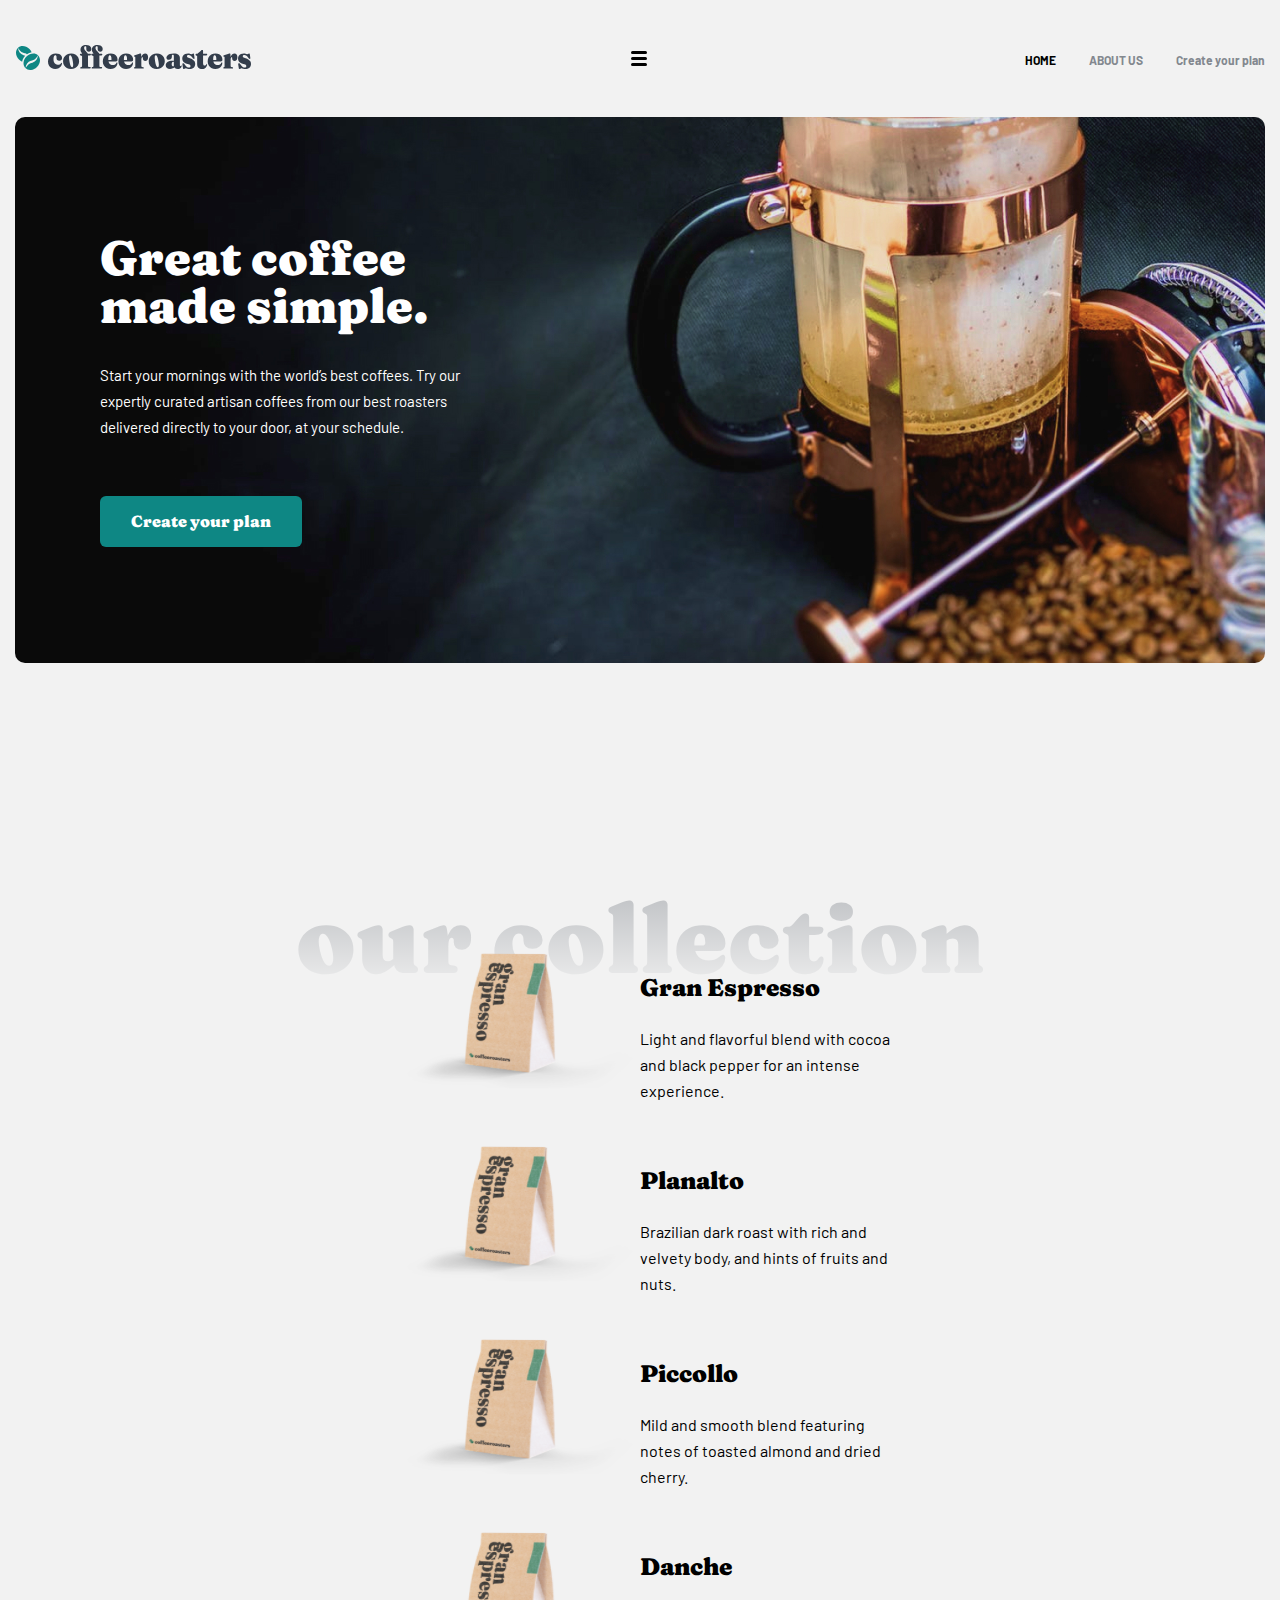
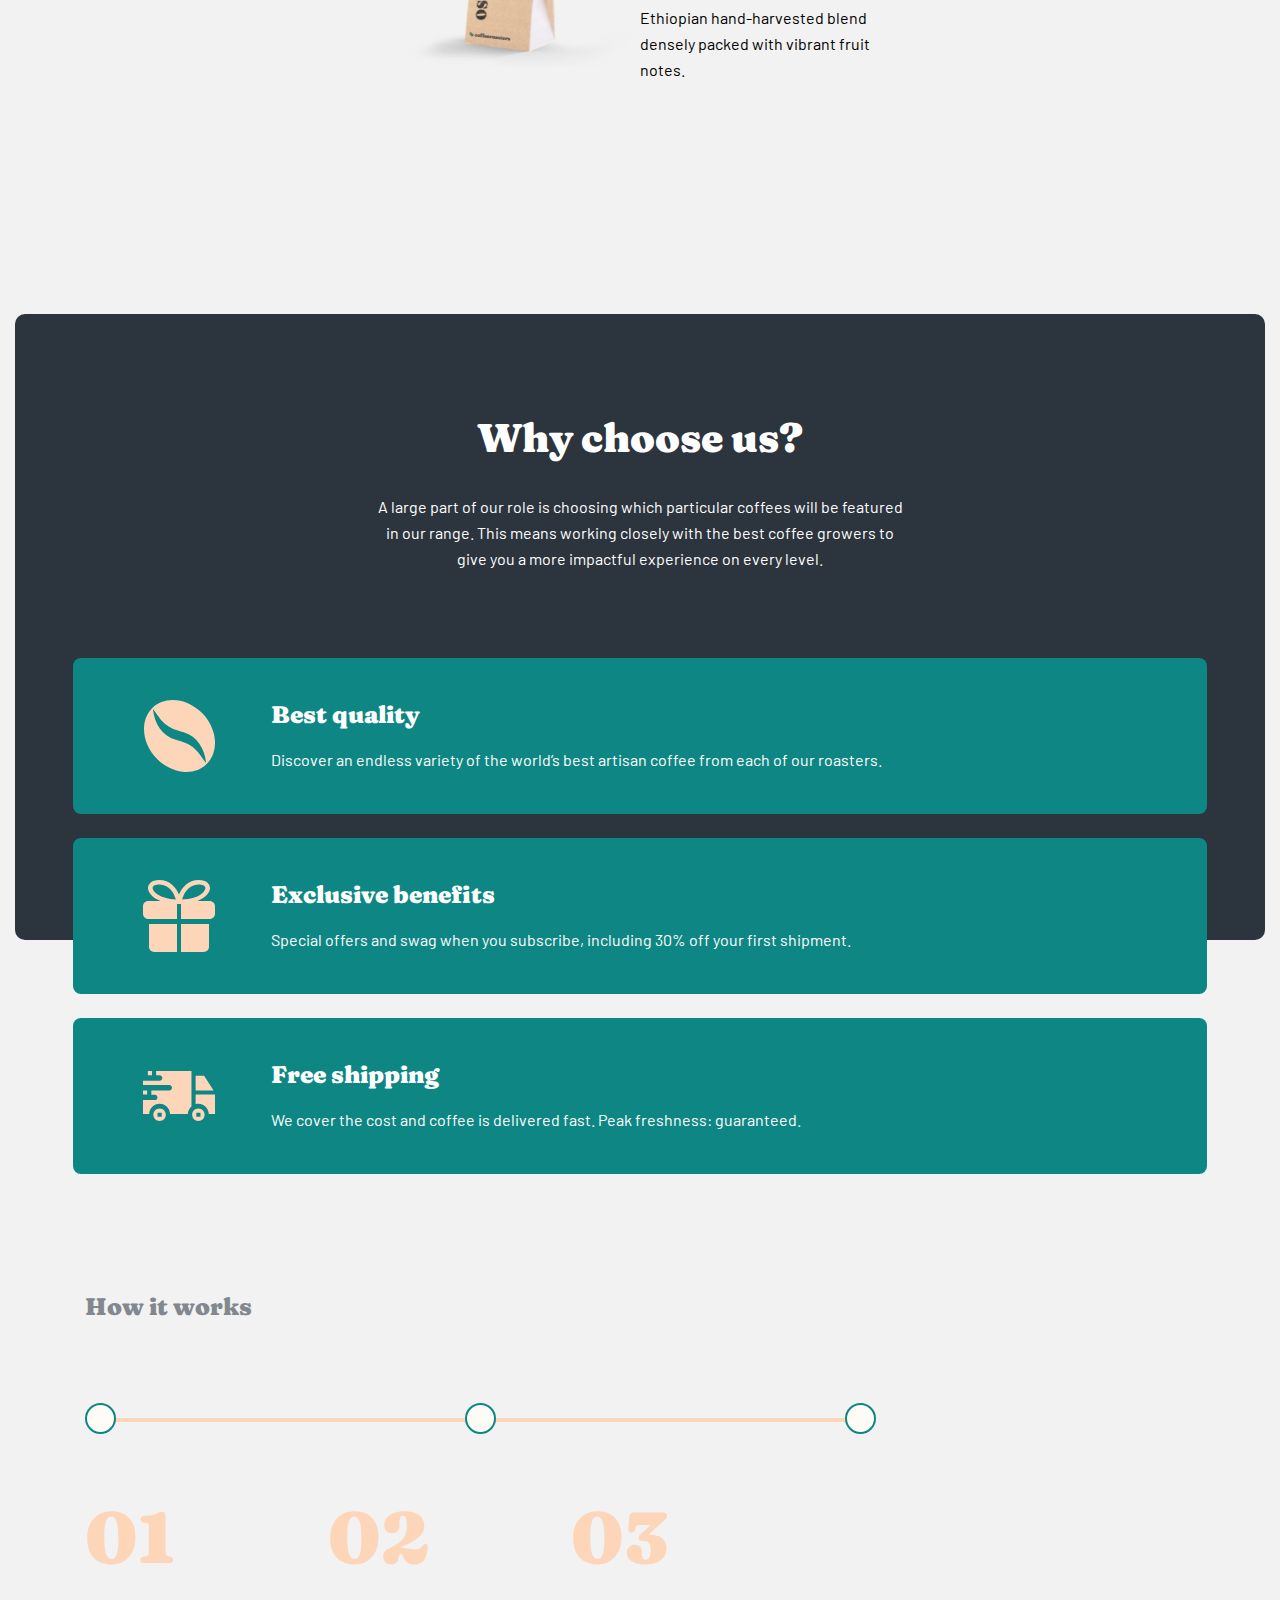
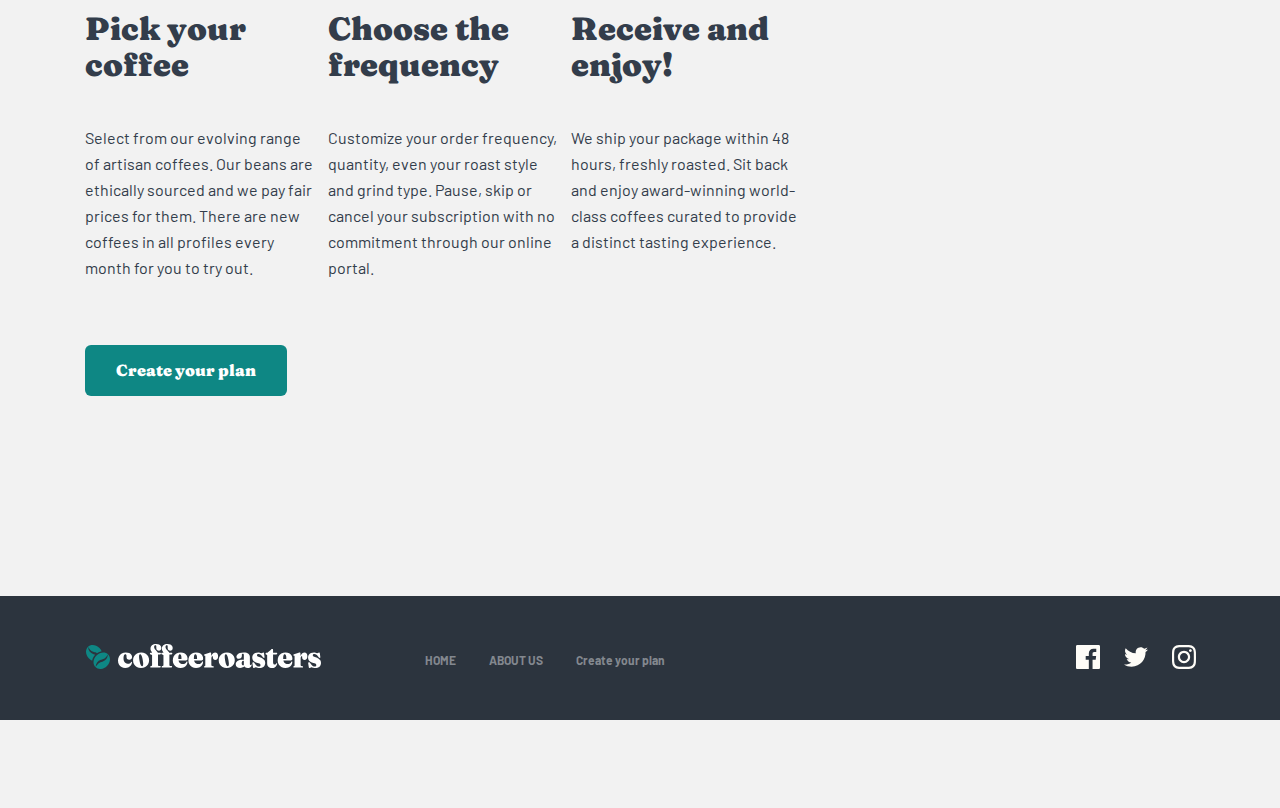
==== index.html @ 75586228 "03.04.2021" ====
<!DOCTYPE html>
<html lang="en">

<head>
  <meta charset="UTF-8">
  <meta http-equiv="X-UA-Compatible" content="IE=edge">
  <meta name="viewport" content="width=device-width, initial-scale=1.0">
  <title>Coffee_roastes</title>
  <link rel="stylesheet" href="./css/main.css">
  <link rel="stylesheet" href="./css/fonts.css">
</head>

<body>

  <header>
    <div class="main-header main">
      <a href="#" class="main-header__logo">
        <img class="main-header__logo-img" src="./img/header_logo.svg.svg" alt="header_logo">
      </a>
      <button type="button" class="hamburger">
        <span class="hamburger__inner"></span>
      </button>
      <nav class="main-header__nav">
        <ul class="main-header__nav-list">
          <li class="main-header__nav-item">
            <a class="main-header__nav-link main-header__nav-link-active" href="./index.html">HOME</a>
          </li>
          <li class="main-header__nav-item">
            <a class="main-header__nav-link" href="./about-us.html">ABOUT US</a>
          </li>
          <li class="main-header__nav-item">
            <a class="main-header__nav-link" href="#">Create your plan</a>
          </li>
        </ul>
      </nav>
    </div>
  </header>

  <main>
    <div class="coffee-made">
      <section class="coffee-made__container">
        <h4 class="visually-hidden">coffee-made</h4>
        <div class="coffee-made__block">
          <p class="coffee-made__title">Great coffee made simple.</p>
          <p class="coffee-made__desc">Start your mornings with the world’s best coffees. Try our expertly curated
            artisan coffees from our best roasters delivered directly to your door, at your schedule.</p>
          <div class="coffee-made__link">
            <a href="#" class="coffee-made__coffee-link">Create your plan</a>
          </div>
        </div>
      </section>
    </div>

    <div class="our-collection">
      <section class="container">
        <div class="container__our-collection">
          <h2 class="our-collection__element-title">
            our collection
          </h2>

          <ul class="our-collection__list">
            <li class="our-collection__item">
              <img src="./img/gran_espresso.png" alt="gran_espresso" width="255" height="193">
              <div class="our-collection__content">
                <h3 class="our-collection__title">Gran Espresso</h3>
                <p class="our-collection__desc">Light and flavorful blend with cocoa and black pepper for an intense
                  experience.</p>
              </div>
            </li>
            <li class="our-collection__item">
              <img src="./img/gran_espresso.png" alt="gran_espresso" width="255" height="193">
              <div class="our-collection__content">
                <h3 class="our-collection__title">Planalto</h3>
                <p class="our-collection__desc">Brazilian dark roast with rich and velvety body, and hints of fruits and
                  nuts.
                </p>
              </div>
            </li>
            <li class="our-collection__item">
              <img src="./img/gran_espresso.png" alt="gran_espresso" width="255" height="193">
              <div class="our-collection__content">
                <h3 class="our-collection__title">Piccollo</h3>
                <p class="our-collection__desc">Mild and smooth blend featuring notes of toasted almond and dried
                  cherry.
                </p>
              </div>
            </li>
            <li class="our-collection__item">
              <img src="./img/gran_espresso.png" alt="gran_espresso" width="255" height="193">
              <div class="our-collection__content">
                <h3 class="our-collection__title">Danche</h3>
                <p class="our-collection__desc">Ethiopian hand-harvested blend densely packed with vibrant fruit notes.
                </p>
              </div>
            </li>
          </ul>
        </div>
      </section>
    </div>

    <section class="main">
      <div class="content-choose">
        <h2 class="content-choose__title">Why choose us?</h2>
        <p class="content-choose__desc">A large part of our role is choosing which particular coffees will be featured
          in our range. This means working closely with the best coffee growers to give you a more impactful
          experience
          on every level.</p>
        <ul class="content-choose__list">
          <li class="content-choose__item content-choose__item-best-quality">
            <div class="content-choose__block">
              <h3 class="content-choose__item-title">Best quality</h3>
              <p class="content-choose__item-desc">Discover an endless variety of the world’s best artisan coffee from
                each of our roasters.</p>
            </div>
          </li>
          <li class="content-choose__item content-choose__item-exclusive">
            <div class="content-choose__block">
              <h3 class="content-choose__item-title">Exclusive benefits</h3>
              <p class="content-choose__item-desc">Special offers and swag when you subscribe, including 30% off your
                first shipment.</p>
            </div>
          </li>
          <li class="content-choose__item content-choose__item-shipping">
            <div class="content-choose__block">
              <h3 class="content-choose__item-title">Free shipping</h3>
              <p class="content-choose__item-desc">We cover the cost and coffee is delivered fast. Peak freshness:
                guaranteed.</p>
            </div>
          </li>
        </ul>
      </div>

      <section class="container">
        <div class="content-how-it-works">
          <h3 class="content-how-it-works__title">How it works</h3>

          <div class="content-how-it-works__round-list">
            <span class="content-how-it-works__round-item"></span>
            <span class="content-how-it-works__round-item"></span>
            <span class="content-how-it-works__round-item"></span>
          </div>

          <ul class="content-how-it-works__list">
            <li class="content-how-it-works__item content-how-it-works__elemet-01">
              <p class="content-how-it-works__list-title">Pick your coffee</p>
              <p class="content-how-it-works__list-desc">Select from our evolving range of artisan coffees. Our beans
                are ethically sourced and we pay fair prices for them. There are new coffees in all profiles every
                month
                for you to try out.</p>
            </li>
            <li class="content-how-it-works__item content-how-it-works__elemet-02">
              <p class="content-how-it-works__list-title">Choose the frequency</p>
              <p class="content-how-it-works__list-desc">Customize your order frequency, quantity, even your roast
                style
                and grind type. Pause, skip or cancel your subscription with no commitment through our online portal.
              </p>
            </li>
            <li class="content-how-it-works__item content-how-it-works__elemet-03">
              <p class="content-how-it-works__list-title">Receive and enjoy!</p>
              <p class="content-how-it-works__list-desc">We ship your package within 48 hours, freshly roasted. Sit
                back
                and enjoy award-winning world-class coffees curated to provide a distinct tasting experience.</p>
            </li>
          </ul>
          <div class="content-how-it-works__link">
            <a href="#" class="content-how-it-works__coffee-link">Create your plan</a>
          </div>
        </div>
      </section>
    </section>
  </main>

  <footer class="main-footer">
    <section class="container">
      <h4 class="visually-hidden">main-footer</h4>
      <div class="main-footer__container">
        <a href="#" class="main__logo">
          <img class="main-footer__logo-img" src="./img/footer_logo.svg" alt="header_logo">
        </a>
        <nav class="main-footer__nav">
          <ul class="main-footer__nav-list">
            <li class="main-footer__nav-item">
              <a class="main-footer__nav-link main-footer__nav-link" href="#">HOME</a>
            </li>
            <li class="main-footer__nav-item">
              <a class="main-footer__nav-link main-footer__nav-link" href="#">ABOUT US</a>
            </li>
            <li class="main-footer__nav-item">
              <a class="main-footer__nav-link main-footer__nav-link" href="#">Create your plan</a>
            </li>
          </ul>
        </nav>

        <ul class="main-footer__social-list">
          <li class="main-footer__social-item">
            <a href="#">
              <img src="./img/facebook.svg" alt="facebook" width="24" height="24">
            </a>
          </li>
          <li class="main-footer__social-item">
            <a href="#">
              <img src="./img/twitter.svg" alt="twitter">
            </a>
          </li>
          <li class="main-footer__social-item">
            <a href="#">
              <img src="./img/instagram.svg" alt="instagram">
            </a>
          </li>
        </ul>

      </div>
    </section>
  </footer>

  <script src="./js/main.js"></script>
</body>

</html>
---- css/main.css ----
*,
*::after,
*::before {
  -webkit-box-sizing: border-box;
          box-sizing: border-box;
}

body {
  margin: 0;
  padding: 0;
  font-family: 'Barlow';
  background: #F2F2F2;
}

a {
  text-decoration: none;
}

header {
  background-color: #F2F2F2;
  position: -webkit-sticky;
  position: sticky;
  top: 0;
  z-index: 1;
  padding-top: 43.56px;
  padding-bottom: 43.44px;
}

img {
  max-width: 100%;
}

.main-header {
  display: -webkit-box;
  display: -ms-flexbox;
  display: flex;
  -webkit-box-align: center;
      -ms-flex-align: center;
          align-items: center;
}

.main-header__nav-list {
  margin: 0;
  padding: 0;
  list-style: none;
  display: -webkit-box;
  display: -ms-flexbox;
  display: flex;
}

.main-header__nav {
  margin-left: auto;
}

.main-header__nav-item {
  margin-right: 33px;
}

.main-header__nav-item:last-child {
  margin-right: 0;
}

.main-header__nav-link {
  font-size: 12px;
  font-weight: 700;
  line-height: 15px;
  color: #83888F;
}

.main-header__nav-link-active {
  color: #000;
}

.main {
  max-width: 1310px;
  padding: 0 15px;
  margin: 0 auto;
}

@media screen and (max-width: 719px) {
  .main-header__nav {
    display: none;
  }
  .main-header__nav--active {
    display: block;
  }
}

.coffee-made {
  max-width: 1310px;
  padding: 0 15px;
  margin: 0 auto;
}

.coffee-made__container {
  background-image: url(../img/creat_coffee.jpg);
  background-repeat: no-repeat;
  padding-bottom: 116px;
  border-radius: 10px;
}

.coffee-made__title {
  font-family: 'Fraunces 9pt Soft';
  margin: 0;
  color: #fff;
  font-size: 72px;
  line-height: 72px;
  width: 493px;
}

.coffee-made__desc {
  width: 430px;
  font-size: 16px;
  line-height: 26px;
  color: #fff;
  margin: 0;
  margin-top: 32px;
  margin-bottom: 56px;
}

.coffee-made__coffee-link {
  font-family: 'Fraunces 9pt Soft';
  padding: 15px 31px 16px;
  color: #fff;
  background: #0E8784;
  border-radius: 6px;
}

.coffee-made__block {
  padding-left: 85px;
  padding-top: 117px;
}

.coffee-made__link {
  display: -webkit-box;
  display: -ms-flexbox;
  display: flex;
}

@media screen and (max-width: 1310px) {
  .coffee-made__title {
    font-size: 48px;
    line-height: 48px;
    width: 329px;
  }
  .coffee-made__desc {
    font-size: 15px;
    width: 398px;
  }
}

@media screen and (max-width: 719px) {
  .coffee-made__block {
    padding-left: 0;
  }
  .coffee-made__title {
    font-size: 40px;
    line-height: 40px;
    width: 279px;
    text-align: center;
    margin: 0 auto;
    margin-bottom: 24px;
  }
  .coffee-made__desc {
    text-align: center;
    font-size: 15px;
    width: 279px;
    margin: 0 auto;
  }
  .coffee-made__coffee-link {
    font-family: 'Fraunces 9pt Soft';
    padding: 15px 31px 16px;
    color: #fff;
    background: #0E8784;
    border-radius: 6px;
    margin: 0 auto;
    margin-top: 39px;
  }
}

.our-collection__title {
  font-family: 'Fraunces 9pt Soft';
  font-size: 24px;
  font-weight: 900;
  margin: 0;
  text-align: center;
  margin-bottom: 24px;
}

.our-collection__desc {
  margin: 0;
  font-size: 16px;
  line-height: 26px;
  width: 255px;
  text-align: center;
}

.our-collection__item {
  width: 255px;
  margin-right: 30px;
  position: relative;
}

.our-collection__item:last-child {
  margin-right: 0;
}

.our-collection__list {
  margin: 0;
  padding: 0;
  list-style: none;
  display: -webkit-box;
  display: -ms-flexbox;
  display: flex;
  -ms-flex-wrap: wrap;
      flex-wrap: wrap;
}

.container__our-collection {
  margin-top: 136px;
  margin-bottom: 200.45px;
  position: relative;
}

.our-collection__element-title {
  text-align: center;
  font-size: 150px;
  color: #83888F;
  font-family: 'Fraunces 9pt Soft';
  font-weight: 900;
  position: relative;
  opacity: 0.5;
  margin: 0;
  bottom: -80px;
}

.our-collection__element-title::before {
  content: "";
  width: 100%;
  height: 100%;
  position: absolute;
  top: 0;
  left: 0;
  background: -webkit-gradient(linear, left top, left bottom, from(rgba(254, 252, 247, 0.0001)), to(#F2F2F2));
  background: linear-gradient(180deg, rgba(254, 252, 247, 0.0001) 0%, #F2F2F2 100%);
}

@media screen and (max-width: 1310px) {
  .our-collection__element-title {
    font-size: 96px;
  }
  .our-collection__list {
    -webkit-box-orient: vertical;
    -webkit-box-direction: normal;
        -ms-flex-direction: column;
            flex-direction: column;
  }
  .our-collection__item {
    margin: 0 auto;
    display: -webkit-box;
    display: -ms-flexbox;
    display: flex;
    width: auto;
    -webkit-box-align: center;
        -ms-flex-align: center;
            align-items: center;
  }
  .our-collection__desc {
    text-align: start;
  }
  .our-collection__title {
    text-align: start;
    margin-bottom: 24px;
  }
  .our-collection__item:last-child {
    margin: 0 auto;
  }
  .our-collection__list {
    margin-top: 25px;
  }
}

@media screen and (max-width: 719px) {
  .our-collection__element-title {
    font-size: 40px;
    top: -1px;
  }
  .our-collection__item {
    display: block;
  }
  .our-collection__desc {
    text-align: center;
  }
  .our-collection__title {
    text-align: center;
    margin-bottom: 24px;
  }
  .our-collection__item {
    margin-bottom: 48px;
  }
}

.content-choose {
  width: 100%;
  background-color: #2C343E;
  border-radius: 10px;
  padding-top: 100px;
  padding-bottom: 317px;
  position: relative;
  margin-bottom: 351px;
}

.content-choose__title {
  font-family: 'Fraunces 9pt Soft';
  font-size: 40px;
  line-height: 48px;
  font-weight: 900;
  margin: 0;
  text-align: center;
  color: #fff;
  padding-bottom: 32px;
}

.content-choose__desc {
  color: #fff;
  font-size: 16px;
  line-height: 26px;
  font-weight: 400;
  margin: 0 auto;
  width: 540px;
  text-align: center;
}

.content-choose__list {
  margin: 0;
  padding: 0;
  list-style: none;
  margin-top: 86px;
  padding-left: 85px;
  display: -webkit-box;
  display: -ms-flexbox;
  display: flex;
  -ms-flex-wrap: wrap;
      flex-wrap: wrap;
  position: absolute;
}

.content-choose__item {
  position: relative;
  width: 350px;
  background: #0E8784;
  border-radius: 8px;
  padding-bottom: 48px;
  margin-right: 30px;
}

.content-choose__item:last-child {
  margin-right: 0;
}

.content-choose__item-title {
  font-family: 'Fraunces 9pt Soft';
  font-size: 24px;
  line-height: 32px;
  color: #fff;
  text-align: center;
  margin: 0;
  margin-bottom: 24px;
}

.content-choose__item::before {
  content: "";
  display: block;
  background-size: contain;
  background: no-repeat center center;
  margin: 0 auto;
}

.content-choose__item-best-quality::before {
  content: "";
  background-image: url(../img/best_quality.svg);
  width: 72px;
  height: 72px;
  margin-top: 72px;
  margin-bottom: 56px;
}

.content-choose__item-exclusive::before {
  content: "";
  background-image: url(../img/exclusive.svg);
  width: 72px;
  height: 72px;
  margin-top: 72px;
  margin-bottom: 56px;
}

.content-choose__item-shipping::before {
  content: "";
  background-image: url(../img/shipping.svg);
  width: 72px;
  height: 72px;
  margin-top: 72px;
  margin-bottom: 56px;
}

.content-choose__item-desc {
  width: 255px;
  font-size: 16px;
  line-height: 26px;
  text-align: center;
  margin: 0 auto;
  color: #fff;
}

@media screen and (max-width: 1310px) {
  .content-choose {
    padding-bottom: 368px;
    -webkit-box-align: center;
        -ms-flex-align: center;
            align-items: center;
  }
  .content-choose__item {
    width: 100%;
    margin-bottom: 24px;
    display: -webkit-box;
    display: -ms-flexbox;
    display: flex;
    margin-right: 0;
    padding: 41px 48px 41px 70px;
    -webkit-box-align: center;
        -ms-flex-align: center;
            align-items: center;
  }
  .content-choose__list {
    padding: 0;
    margin-left: 58px;
    margin-right: 58px;
  }
  .content-choose__desc {
    margin: 0 auto;
  }
  .content-choose__item-desc {
    text-align: start;
  }
  .content-choose__item-title {
    text-align: start;
    margin-bottom: 16px;
  }
  .content-choose__item::before {
    content: "";
    background-size: contain;
    display: block;
    margin: 0 auto;
    margin-left: 0;
    margin-right: 56px;
  }
  .content-choose__item-desc {
    width: auto;
  }
}

@media screen and (max-width: 719px) {
  .content-choose__item {
    display: block;
  }
  .content-choose__item:last-child {
    margin-bottom: 0;
  }
  .content-choose__item::before {
    content: "";
    display: block;
    margin: 0 auto;
  }
  .content-choose__item-title {
    text-align: center;
    margin-top: 58px;
  }
  .content-choose__item-desc {
    text-align: center;
  }
  .content-choose {
    margin-bottom: 105%;
  }
}

.content-how-it-works {
  margin-bottom: 200px;
}

.content-how-it-works__title {
  font-family: 'Fraunces 9pt Soft';
  font-size: 24px;
  line-height: 32px;
  color: #83888F;
  margin: 0;
  margin-bottom: 80px;
}

.content-how-it-works__round-item {
  width: 31px;
  height: 31px;
  display: block;
  border-radius: 50%;
  border: 2px solid #0E8784;
  background-color: #FEFCF7;
  margin-right: 349px;
}

.content-how-it-works__round-item:last-child {
  margin-right: 0;
}

.content-how-it-works__round-list {
  display: -webkit-box;
  display: -ms-flexbox;
  display: flex;
  position: relative;
}

.content-how-it-works__round-list::before {
  content: '';
  position: absolute;
  z-index: -1;
  top: 15px;
  left: 15.5px;
  height: 1px;
  width: 760px;
  border: 2px solid #FDD6BA;
}

.content-how-it-works__list {
  margin: 0;
  padding: 0;
  list-style: none;
  display: -webkit-box;
  display: -ms-flexbox;
  display: flex;
  margin-top: 67px;
  margin-bottom: 64px;
}

.content-how-it-works__item {
  width: 285px;
  margin-right: 95px;
  position: relative;
}

.content-how-it-works__item:last-child {
  margin-right: 0;
}

.content-how-it-works__list-title {
  font-family: 'Fraunces 9pt Soft';
  font-size: 32px;
  line-height: 36px;
  color: #333D4B;
  margin: 0;
  width: 255px;
  margin-top: 110px;
  margin-bottom: 42px;
}

.content-how-it-works__elemet-01::before {
  content: '01';
  display: block;
  position: absolute;
  color: #FDD6BA;
  font-size: 72px;
  line-height: 72px;
  top: 0;
  font-family: 'Fraunces 9pt Soft';
}

.content-how-it-works__elemet-02::before {
  content: '02';
  display: block;
  position: absolute;
  color: #FDD6BA;
  font-size: 72px;
  line-height: 72px;
  top: 0;
  font-family: 'Fraunces 9pt Soft';
}

.content-how-it-works__elemet-03::before {
  content: '03';
  display: block;
  position: absolute;
  color: #FDD6BA;
  font-size: 72px;
  line-height: 72px;
  top: 0;
  font-family: 'Fraunces 9pt Soft';
}

.content-how-it-works__list-desc {
  font-size: 16px;
  line-height: 26px;
  color: #333D4B;
  margin: 0;
}

@media screen and (max-width: 1310px) {
  .content-how-it-works__item {
    width: 233px;
    margin-right: 10px;
  }
}

@media screen and (max-width: 719px) {
  .content-how-it-works__title {
    text-align: center;
  }
  .content-how-it-works__list {
    -webkit-box-orient: vertical;
    -webkit-box-direction: normal;
        -ms-flex-direction: column;
            flex-direction: column;
  }
  .content-how-it-works__item:last-child {
    margin-bottom: 0;
  }
  .content-how-it-works__item {
    margin: 0 auto;
    margin-bottom: 56px;
  }
  .content-how-it-works__item:last-child {
    margin: 0 auto;
  }
  .content-how-it-works__list-title {
    text-align: center;
    width: auto;
  }
  .content-how-it-works__list-desc {
    text-align: center;
  }
  .content-how-it-works__elemet-01::before {
    margin: 0 auto;
  }
  .content-how-it-works__coffee-link {
    margin: 0 auto;
  }
}

.main-footer {
  background-color: #2C343E;
  padding: 47px 0;
  margin-bottom: 88px;
}

.main-footer__nav {
  margin-left: 102.9px;
}

.main-footer__social-list {
  margin: 0;
  padding: 0;
  list-style: none;
  display: -webkit-box;
  display: -ms-flexbox;
  display: flex;
  margin-left: auto;
  -webkit-box-align: center;
      -ms-flex-align: center;
          align-items: center;
}

.main-footer__social-item {
  margin-right: 24px;
}

.main-footer__social-item:last-child {
  margin-right: 0;
}

.main-footer__nav-link:hover {
  color: #fff;
}

.content-how-it-works__link {
  display: -webkit-box;
  display: -ms-flexbox;
  display: flex;
}

.content-how-it-works__coffee-link {
  font-family: 'Fraunces 9pt Soft';
  padding: 15px 31px 16px;
  color: #fff;
  background: #0E8784;
  border-radius: 6px;
}

.main-footer__nav-list {
  margin: 0;
  padding: 0;
  list-style: none;
  display: -webkit-box;
  display: -ms-flexbox;
  display: flex;
}

.main-footer__nav {
  margin-left: 103px;
}

.main-footer__nav-item {
  margin-right: 33px;
}

.main-footer__nav-item:last-child {
  margin-right: 0;
}

.main-footer__nav-link {
  font-size: 12px;
  font-weight: 700;
  line-height: 15px;
  color: #83888F;
}

.main-footer__container {
  -webkit-box-align: center;
      -ms-flex-align: center;
          align-items: center;
  display: -webkit-box;
  display: -ms-flexbox;
  display: flex;
}

@media screen and (max-width: 719px) {
  .main-footer__container {
    -webkit-box-orient: vertical;
    -webkit-box-direction: normal;
        -ms-flex-direction: column;
            flex-direction: column;
  }
  .main-footer__nav-list {
    -webkit-box-orient: vertical;
    -webkit-box-direction: normal;
        -ms-flex-direction: column;
            flex-direction: column;
    margin: 0 auto;
  }
  .main-footer__nav-item {
    margin-right: 0;
    text-align: center;
    margin-bottom: 24px;
  }
  .main-footer__nav-item:last-child {
    margin-bottom: 0;
  }
  .main-footer__nav {
    margin-left: 0;
    margin-top: 48.44px;
    margin-bottom: 48.56px;
  }
  .main-footer__social-list {
    margin-left: 0;
  }
}

.about-us {
  background-image: url(../img/about-us/about-us.png);
  border-radius: 10px;
  padding: 137px 0;
  width: 1280px;
  padding-left: 85px;
  margin: 0 auto;
}

.about-us-title {
  font-family: 'Fraunces 9pt Soft';
  font-weight: 900;
  font-size: 40px;
  line-height: 48px;
  margin: 0;
  margin-bottom: 24px;
  color: #FEFCF7;
}

.about-us-desc {
  width: 445px;
  font-size: 16px;
  line-height: 26px;
  color: #FEFCF7;
  margin: 0;
}

.container {
  max-width: 1141px;
  padding: 0 15px;
  margin: 0 auto;
}

.visually-hidden {
  clip: rect(0 0 0 0);
  -webkit-clip-path: inset(50%);
          clip-path: inset(50%);
  height: 1px;
  overflow: hidden;
  position: absolute;
  white-space: nowrap;
  width: 1px;
  margin: -1px;
  padding: 0;
  border: 0;
}

.hamburger {
  padding: 0;
  margin: 0;
  border: none;
  background-color: transparent;
  margin-left: auto;
}

.hamburger::before,
.hamburger__inner,
.hamburger::after {
  content: "";
  width: 16px;
  height: 3px;
  background-color: black;
  border-radius: 1.5px;
  display: block;
  margin-bottom: 3px;
}

.hamburger::after {
  margin-bottom: 0;
}

.hamburger--active .hamburger__inner {
  display: none;
}

.hamburger--active::before {
  position: relative;
  top: 3px;
  -webkit-transform: rotate(45deg);
          transform: rotate(45deg);
}

.hamburger--active::after {
  position: relative;
  top: -3px;
  -webkit-transform: rotate(-45deg);
          transform: rotate(-45deg);
}
/*# sourceMappingURL=main.css.map */
---- css/fonts.css ----
@font-face {
  font-family: 'Fraunces 9pt Soft';
  src: url('../fonts/Fraunces9ptSoft-Black.woff2') format('woff2'),
      url('../fonts/Fraunces9ptSoft-Black.woff') format('woff');
  font-weight: 900;
  font-style: normal;
  font-display: swap;
}

@font-face {
  font-family: 'Barlow';
  src: url('../fonts/Barlow-Bold.woff2') format('woff2'),
      url('../fonts/Barlow-Bold.woff') format('woff');
  font-weight: bold;
  font-style: normal;
  font-display: swap;
}

@font-face {
  font-family: 'Barlow';
  src: url('../fonts/Barlow-Regular.woff2') format('woff2'),
      url('../fonts/Barlow-Regular.woff') format('woff');
  font-weight: normal;
  font-style: normal;
  font-display: swap;
}
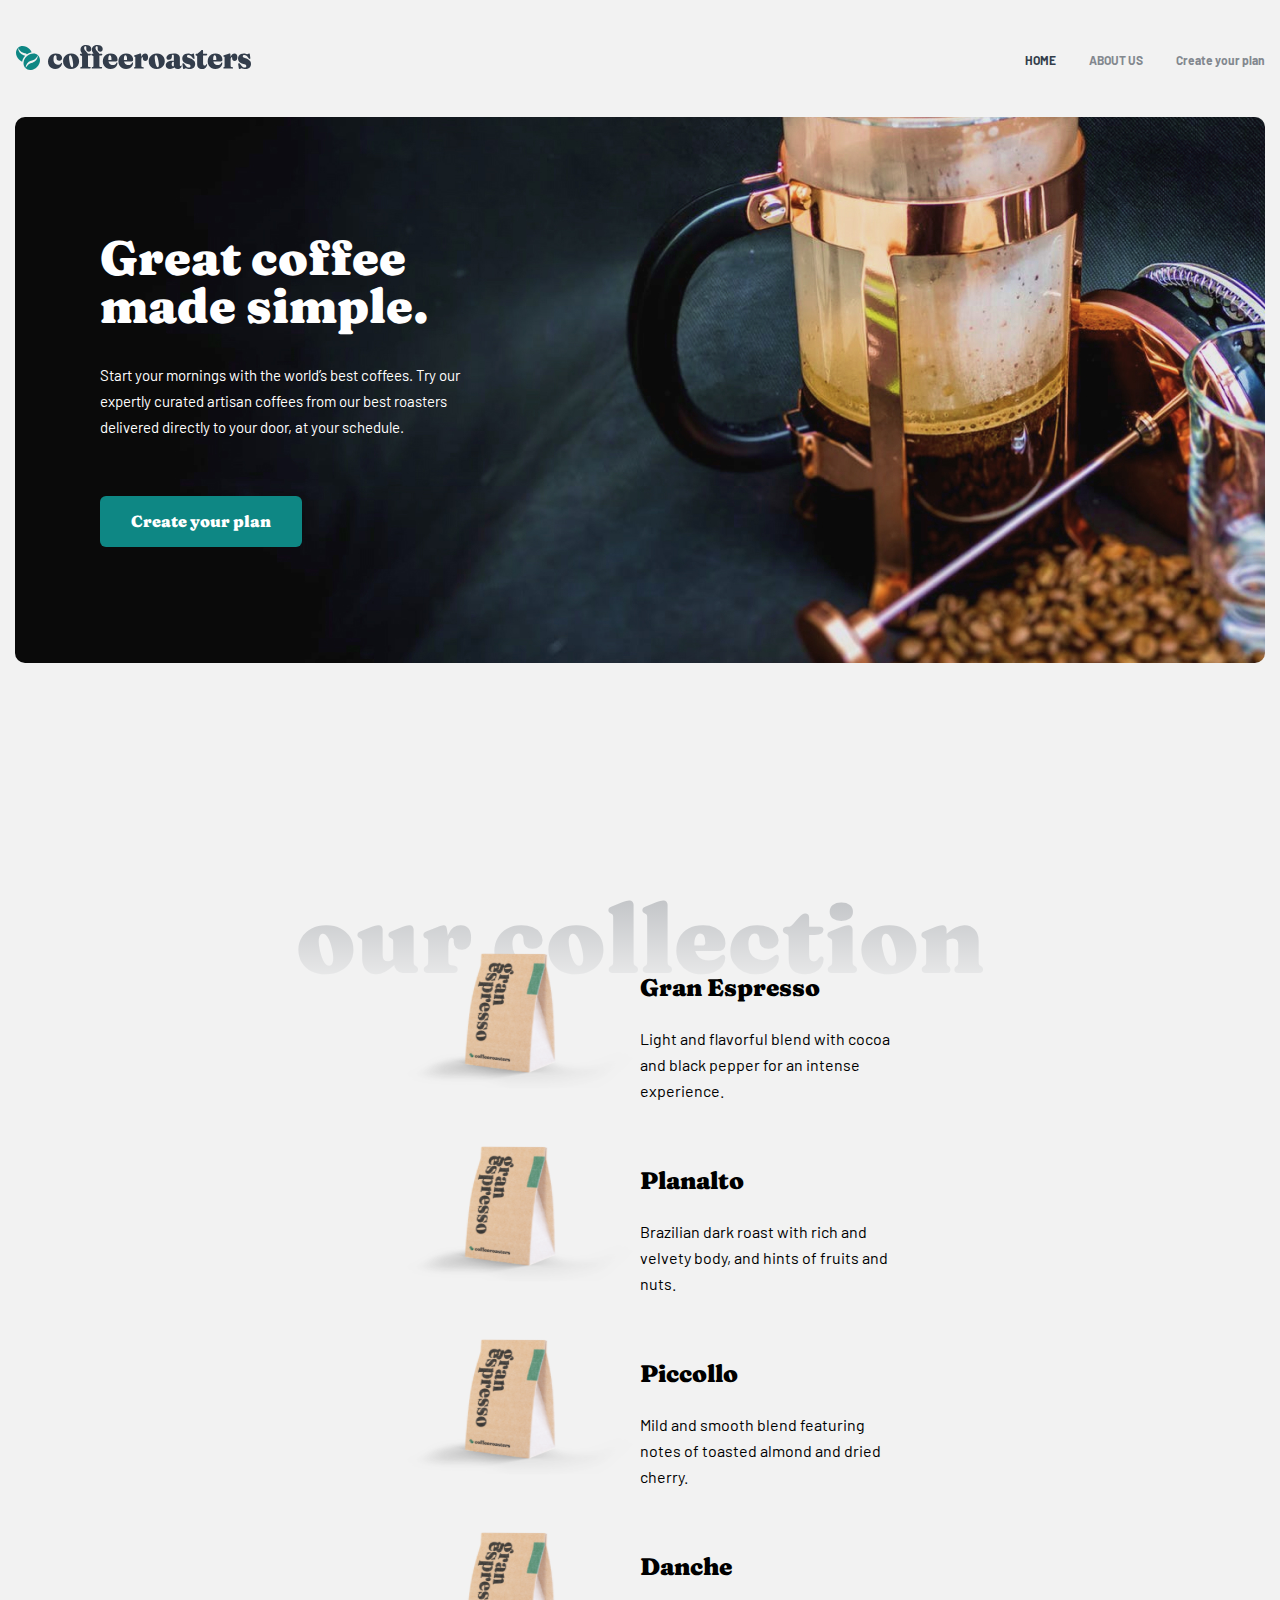
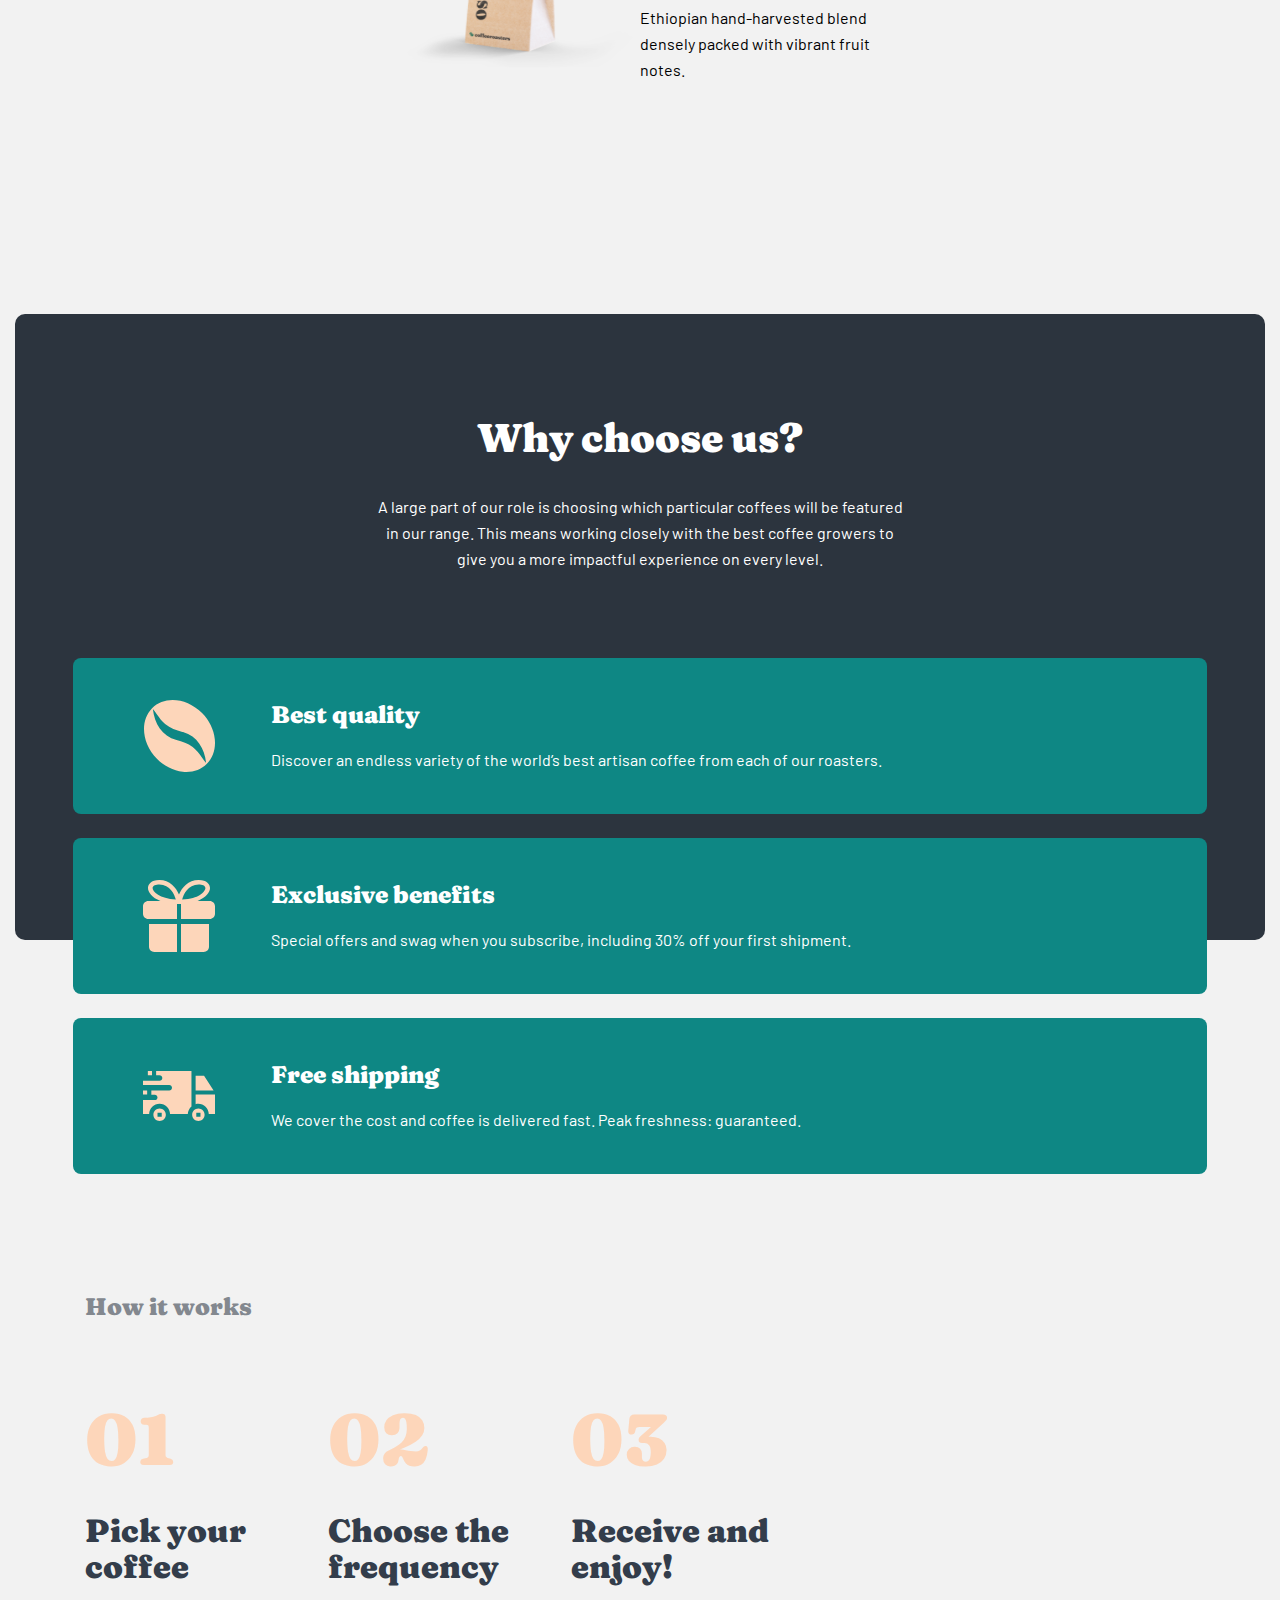
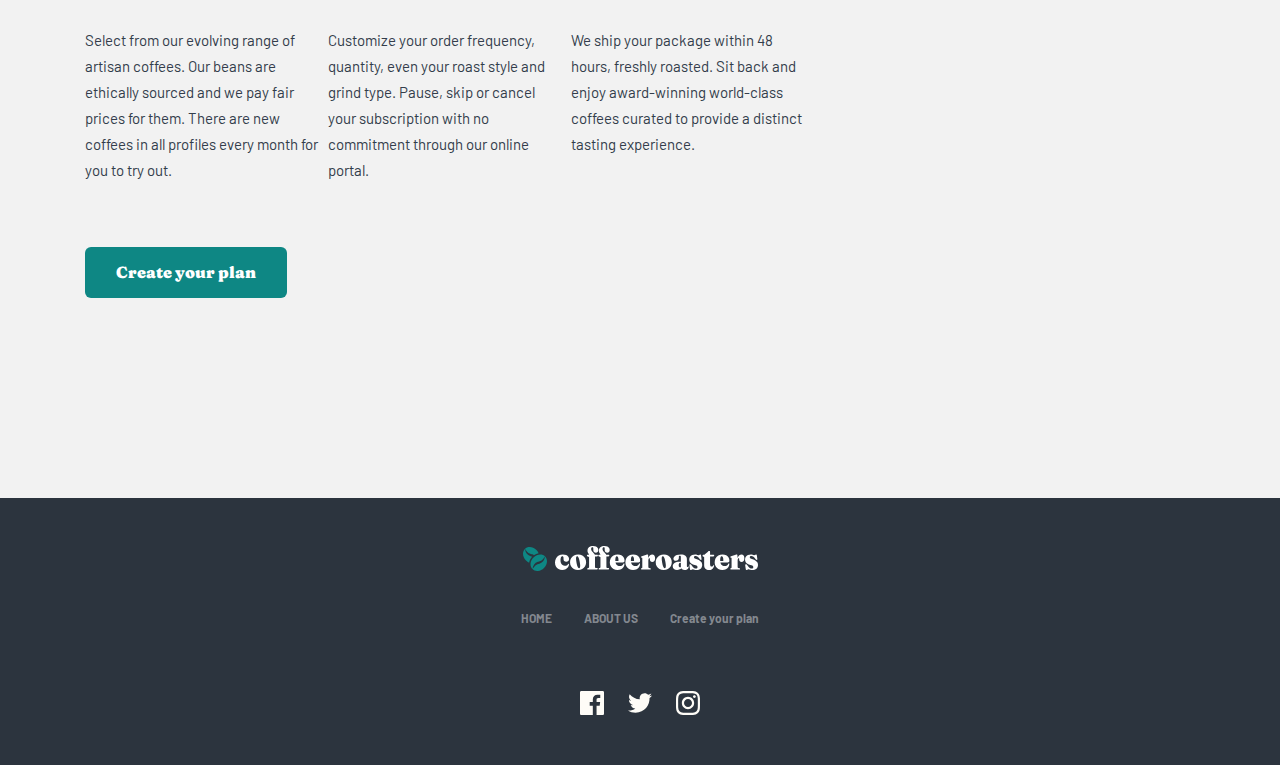
==== commit ef803ce5: "index-full, about-started" ====
--- a/index.html
+++ b/index.html
@@ -7,18 +7,17 @@
   <meta name="viewport" content="width=device-width, initial-scale=1.0">
   <title>Coffee_roastes</title>
   <link rel="stylesheet" href="./css/main.css">
-  <link rel="stylesheet" href="./css/fonts.css">
 </head>
 
 <body>
 
-  <header>
-    <div class="main-header main">
-      <a href="#" class="main-header__logo">
+  <header class="main-header">
+    <div class="main-header__wrapper main-container">
+      <a href="./index.html" class="main-header__logo">
         <img class="main-header__logo-img" src="./img/header_logo.svg.svg" alt="header_logo">
       </a>
-      <button type="button" class="hamburger">
-        <span class="hamburger__inner"></span>
+      <button type="button" class="main-header__hamburger">
+        <span class="main-header__hamburger__inner"></span>
       </button>
       <nav class="main-header__nav">
         <ul class="main-header__nav-list">
@@ -98,7 +97,7 @@
       </section>
     </div>
 
-    <section class="main">
+    <section class="main-container">
       <div class="content-choose">
         <h2 class="content-choose__title">Why choose us?</h2>
         <p class="content-choose__desc">A large part of our role is choosing which particular coffees will be featured
@@ -180,13 +179,13 @@
         <nav class="main-footer__nav">
           <ul class="main-footer__nav-list">
             <li class="main-footer__nav-item">
-              <a class="main-footer__nav-link main-footer__nav-link" href="#">HOME</a>
+              <a class="main-footer__nav-link" href="#">HOME</a>
             </li>
             <li class="main-footer__nav-item">
-              <a class="main-footer__nav-link main-footer__nav-link" href="#">ABOUT US</a>
+              <a class="main-footer__nav-link" href="#">ABOUT US</a>
             </li>
             <li class="main-footer__nav-item">
-              <a class="main-footer__nav-link main-footer__nav-link" href="#">Create your plan</a>
+              <a class="main-footer__nav-link" href="#">Create your plan</a>
             </li>
           </ul>
         </nav>
--- a/css/main.css
+++ b/css/main.css
@@ -30,765 +30,14 @@
   max-width: 100%;
 }
 
-.main-header {
-  display: -webkit-box;
-  display: -ms-flexbox;
-  display: flex;
-  -webkit-box-align: center;
-      -ms-flex-align: center;
-          align-items: center;
-}
-
-.main-header__nav-list {
-  margin: 0;
-  padding: 0;
-  list-style: none;
-  display: -webkit-box;
-  display: -ms-flexbox;
-  display: flex;
-}
-
-.main-header__nav {
-  margin-left: auto;
-}
-
-.main-header__nav-item {
-  margin-right: 33px;
-}
-
-.main-header__nav-item:last-child {
-  margin-right: 0;
-}
-
-.main-header__nav-link {
-  font-size: 12px;
-  font-weight: 700;
-  line-height: 15px;
-  color: #83888F;
-}
-
-.main-header__nav-link-active {
-  color: #000;
-}
-
-.main {
-  max-width: 1310px;
+.container {
+  max-width: 1141px;
   padding: 0 15px;
   margin: 0 auto;
 }
 
-@media screen and (max-width: 719px) {
-  .main-header__nav {
-    display: none;
-  }
-  .main-header__nav--active {
-    display: block;
-  }
-}
-
-.coffee-made {
+.main-container {
   max-width: 1310px;
-  padding: 0 15px;
-  margin: 0 auto;
-}
-
-.coffee-made__container {
-  background-image: url(../img/creat_coffee.jpg);
-  background-repeat: no-repeat;
-  padding-bottom: 116px;
-  border-radius: 10px;
-}
-
-.coffee-made__title {
-  font-family: 'Fraunces 9pt Soft';
-  margin: 0;
-  color: #fff;
-  font-size: 72px;
-  line-height: 72px;
-  width: 493px;
-}
-
-.coffee-made__desc {
-  width: 430px;
-  font-size: 16px;
-  line-height: 26px;
-  color: #fff;
-  margin: 0;
-  margin-top: 32px;
-  margin-bottom: 56px;
-}
-
-.coffee-made__coffee-link {
-  font-family: 'Fraunces 9pt Soft';
-  padding: 15px 31px 16px;
-  color: #fff;
-  background: #0E8784;
-  border-radius: 6px;
-}
-
-.coffee-made__block {
-  padding-left: 85px;
-  padding-top: 117px;
-}
-
-.coffee-made__link {
-  display: -webkit-box;
-  display: -ms-flexbox;
-  display: flex;
-}
-
-@media screen and (max-width: 1310px) {
-  .coffee-made__title {
-    font-size: 48px;
-    line-height: 48px;
-    width: 329px;
-  }
-  .coffee-made__desc {
-    font-size: 15px;
-    width: 398px;
-  }
-}
-
-@media screen and (max-width: 719px) {
-  .coffee-made__block {
-    padding-left: 0;
-  }
-  .coffee-made__title {
-    font-size: 40px;
-    line-height: 40px;
-    width: 279px;
-    text-align: center;
-    margin: 0 auto;
-    margin-bottom: 24px;
-  }
-  .coffee-made__desc {
-    text-align: center;
-    font-size: 15px;
-    width: 279px;
-    margin: 0 auto;
-  }
-  .coffee-made__coffee-link {
-    font-family: 'Fraunces 9pt Soft';
-    padding: 15px 31px 16px;
-    color: #fff;
-    background: #0E8784;
-    border-radius: 6px;
-    margin: 0 auto;
-    margin-top: 39px;
-  }
-}
-
-.our-collection__title {
-  font-family: 'Fraunces 9pt Soft';
-  font-size: 24px;
-  font-weight: 900;
-  margin: 0;
-  text-align: center;
-  margin-bottom: 24px;
-}
-
-.our-collection__desc {
-  margin: 0;
-  font-size: 16px;
-  line-height: 26px;
-  width: 255px;
-  text-align: center;
-}
-
-.our-collection__item {
-  width: 255px;
-  margin-right: 30px;
-  position: relative;
-}
-
-.our-collection__item:last-child {
-  margin-right: 0;
-}
-
-.our-collection__list {
-  margin: 0;
-  padding: 0;
-  list-style: none;
-  display: -webkit-box;
-  display: -ms-flexbox;
-  display: flex;
-  -ms-flex-wrap: wrap;
-      flex-wrap: wrap;
-}
-
-.container__our-collection {
-  margin-top: 136px;
-  margin-bottom: 200.45px;
-  position: relative;
-}
-
-.our-collection__element-title {
-  text-align: center;
-  font-size: 150px;
-  color: #83888F;
-  font-family: 'Fraunces 9pt Soft';
-  font-weight: 900;
-  position: relative;
-  opacity: 0.5;
-  margin: 0;
-  bottom: -80px;
-}
-
-.our-collection__element-title::before {
-  content: "";
-  width: 100%;
-  height: 100%;
-  position: absolute;
-  top: 0;
-  left: 0;
-  background: -webkit-gradient(linear, left top, left bottom, from(rgba(254, 252, 247, 0.0001)), to(#F2F2F2));
-  background: linear-gradient(180deg, rgba(254, 252, 247, 0.0001) 0%, #F2F2F2 100%);
-}
-
-@media screen and (max-width: 1310px) {
-  .our-collection__element-title {
-    font-size: 96px;
-  }
-  .our-collection__list {
-    -webkit-box-orient: vertical;
-    -webkit-box-direction: normal;
-        -ms-flex-direction: column;
-            flex-direction: column;
-  }
-  .our-collection__item {
-    margin: 0 auto;
-    display: -webkit-box;
-    display: -ms-flexbox;
-    display: flex;
-    width: auto;
-    -webkit-box-align: center;
-        -ms-flex-align: center;
-            align-items: center;
-  }
-  .our-collection__desc {
-    text-align: start;
-  }
-  .our-collection__title {
-    text-align: start;
-    margin-bottom: 24px;
-  }
-  .our-collection__item:last-child {
-    margin: 0 auto;
-  }
-  .our-collection__list {
-    margin-top: 25px;
-  }
-}
-
-@media screen and (max-width: 719px) {
-  .our-collection__element-title {
-    font-size: 40px;
-    top: -1px;
-  }
-  .our-collection__item {
-    display: block;
-  }
-  .our-collection__desc {
-    text-align: center;
-  }
-  .our-collection__title {
-    text-align: center;
-    margin-bottom: 24px;
-  }
-  .our-collection__item {
-    margin-bottom: 48px;
-  }
-}
-
-.content-choose {
-  width: 100%;
-  background-color: #2C343E;
-  border-radius: 10px;
-  padding-top: 100px;
-  padding-bottom: 317px;
-  position: relative;
-  margin-bottom: 351px;
-}
-
-.content-choose__title {
-  font-family: 'Fraunces 9pt Soft';
-  font-size: 40px;
-  line-height: 48px;
-  font-weight: 900;
-  margin: 0;
-  text-align: center;
-  color: #fff;
-  padding-bottom: 32px;
-}
-
-.content-choose__desc {
-  color: #fff;
-  font-size: 16px;
-  line-height: 26px;
-  font-weight: 400;
-  margin: 0 auto;
-  width: 540px;
-  text-align: center;
-}
-
-.content-choose__list {
-  margin: 0;
-  padding: 0;
-  list-style: none;
-  margin-top: 86px;
-  padding-left: 85px;
-  display: -webkit-box;
-  display: -ms-flexbox;
-  display: flex;
-  -ms-flex-wrap: wrap;
-      flex-wrap: wrap;
-  position: absolute;
-}
-
-.content-choose__item {
-  position: relative;
-  width: 350px;
-  background: #0E8784;
-  border-radius: 8px;
-  padding-bottom: 48px;
-  margin-right: 30px;
-}
-
-.content-choose__item:last-child {
-  margin-right: 0;
-}
-
-.content-choose__item-title {
-  font-family: 'Fraunces 9pt Soft';
-  font-size: 24px;
-  line-height: 32px;
-  color: #fff;
-  text-align: center;
-  margin: 0;
-  margin-bottom: 24px;
-}
-
-.content-choose__item::before {
-  content: "";
-  display: block;
-  background-size: contain;
-  background: no-repeat center center;
-  margin: 0 auto;
-}
-
-.content-choose__item-best-quality::before {
-  content: "";
-  background-image: url(../img/best_quality.svg);
-  width: 72px;
-  height: 72px;
-  margin-top: 72px;
-  margin-bottom: 56px;
-}
-
-.content-choose__item-exclusive::before {
-  content: "";
-  background-image: url(../img/exclusive.svg);
-  width: 72px;
-  height: 72px;
-  margin-top: 72px;
-  margin-bottom: 56px;
-}
-
-.content-choose__item-shipping::before {
-  content: "";
-  background-image: url(../img/shipping.svg);
-  width: 72px;
-  height: 72px;
-  margin-top: 72px;
-  margin-bottom: 56px;
-}
-
-.content-choose__item-desc {
-  width: 255px;
-  font-size: 16px;
-  line-height: 26px;
-  text-align: center;
-  margin: 0 auto;
-  color: #fff;
-}
-
-@media screen and (max-width: 1310px) {
-  .content-choose {
-    padding-bottom: 368px;
-    -webkit-box-align: center;
-        -ms-flex-align: center;
-            align-items: center;
-  }
-  .content-choose__item {
-    width: 100%;
-    margin-bottom: 24px;
-    display: -webkit-box;
-    display: -ms-flexbox;
-    display: flex;
-    margin-right: 0;
-    padding: 41px 48px 41px 70px;
-    -webkit-box-align: center;
-        -ms-flex-align: center;
-            align-items: center;
-  }
-  .content-choose__list {
-    padding: 0;
-    margin-left: 58px;
-    margin-right: 58px;
-  }
-  .content-choose__desc {
-    margin: 0 auto;
-  }
-  .content-choose__item-desc {
-    text-align: start;
-  }
-  .content-choose__item-title {
-    text-align: start;
-    margin-bottom: 16px;
-  }
-  .content-choose__item::before {
-    content: "";
-    background-size: contain;
-    display: block;
-    margin: 0 auto;
-    margin-left: 0;
-    margin-right: 56px;
-  }
-  .content-choose__item-desc {
-    width: auto;
-  }
-}
-
-@media screen and (max-width: 719px) {
-  .content-choose__item {
-    display: block;
-  }
-  .content-choose__item:last-child {
-    margin-bottom: 0;
-  }
-  .content-choose__item::before {
-    content: "";
-    display: block;
-    margin: 0 auto;
-  }
-  .content-choose__item-title {
-    text-align: center;
-    margin-top: 58px;
-  }
-  .content-choose__item-desc {
-    text-align: center;
-  }
-  .content-choose {
-    margin-bottom: 105%;
-  }
-}
-
-.content-how-it-works {
-  margin-bottom: 200px;
-}
-
-.content-how-it-works__title {
-  font-family: 'Fraunces 9pt Soft';
-  font-size: 24px;
-  line-height: 32px;
-  color: #83888F;
-  margin: 0;
-  margin-bottom: 80px;
-}
-
-.content-how-it-works__round-item {
-  width: 31px;
-  height: 31px;
-  display: block;
-  border-radius: 50%;
-  border: 2px solid #0E8784;
-  background-color: #FEFCF7;
-  margin-right: 349px;
-}
-
-.content-how-it-works__round-item:last-child {
-  margin-right: 0;
-}
-
-.content-how-it-works__round-list {
-  display: -webkit-box;
-  display: -ms-flexbox;
-  display: flex;
-  position: relative;
-}
-
-.content-how-it-works__round-list::before {
-  content: '';
-  position: absolute;
-  z-index: -1;
-  top: 15px;
-  left: 15.5px;
-  height: 1px;
-  width: 760px;
-  border: 2px solid #FDD6BA;
-}
-
-.content-how-it-works__list {
-  margin: 0;
-  padding: 0;
-  list-style: none;
-  display: -webkit-box;
-  display: -ms-flexbox;
-  display: flex;
-  margin-top: 67px;
-  margin-bottom: 64px;
-}
-
-.content-how-it-works__item {
-  width: 285px;
-  margin-right: 95px;
-  position: relative;
-}
-
-.content-how-it-works__item:last-child {
-  margin-right: 0;
-}
-
-.content-how-it-works__list-title {
-  font-family: 'Fraunces 9pt Soft';
-  font-size: 32px;
-  line-height: 36px;
-  color: #333D4B;
-  margin: 0;
-  width: 255px;
-  margin-top: 110px;
-  margin-bottom: 42px;
-}
-
-.content-how-it-works__elemet-01::before {
-  content: '01';
-  display: block;
-  position: absolute;
-  color: #FDD6BA;
-  font-size: 72px;
-  line-height: 72px;
-  top: 0;
-  font-family: 'Fraunces 9pt Soft';
-}
-
-.content-how-it-works__elemet-02::before {
-  content: '02';
-  display: block;
-  position: absolute;
-  color: #FDD6BA;
-  font-size: 72px;
-  line-height: 72px;
-  top: 0;
-  font-family: 'Fraunces 9pt Soft';
-}
-
-.content-how-it-works__elemet-03::before {
-  content: '03';
-  display: block;
-  position: absolute;
-  color: #FDD6BA;
-  font-size: 72px;
-  line-height: 72px;
-  top: 0;
-  font-family: 'Fraunces 9pt Soft';
-}
-
-.content-how-it-works__list-desc {
-  font-size: 16px;
-  line-height: 26px;
-  color: #333D4B;
-  margin: 0;
-}
-
-@media screen and (max-width: 1310px) {
-  .content-how-it-works__item {
-    width: 233px;
-    margin-right: 10px;
-  }
-}
-
-@media screen and (max-width: 719px) {
-  .content-how-it-works__title {
-    text-align: center;
-  }
-  .content-how-it-works__list {
-    -webkit-box-orient: vertical;
-    -webkit-box-direction: normal;
-        -ms-flex-direction: column;
-            flex-direction: column;
-  }
-  .content-how-it-works__item:last-child {
-    margin-bottom: 0;
-  }
-  .content-how-it-works__item {
-    margin: 0 auto;
-    margin-bottom: 56px;
-  }
-  .content-how-it-works__item:last-child {
-    margin: 0 auto;
-  }
-  .content-how-it-works__list-title {
-    text-align: center;
-    width: auto;
-  }
-  .content-how-it-works__list-desc {
-    text-align: center;
-  }
-  .content-how-it-works__elemet-01::before {
-    margin: 0 auto;
-  }
-  .content-how-it-works__coffee-link {
-    margin: 0 auto;
-  }
-}
-
-.main-footer {
-  background-color: #2C343E;
-  padding: 47px 0;
-  margin-bottom: 88px;
-}
-
-.main-footer__nav {
-  margin-left: 102.9px;
-}
-
-.main-footer__social-list {
-  margin: 0;
-  padding: 0;
-  list-style: none;
-  display: -webkit-box;
-  display: -ms-flexbox;
-  display: flex;
-  margin-left: auto;
-  -webkit-box-align: center;
-      -ms-flex-align: center;
-          align-items: center;
-}
-
-.main-footer__social-item {
-  margin-right: 24px;
-}
-
-.main-footer__social-item:last-child {
-  margin-right: 0;
-}
-
-.main-footer__nav-link:hover {
-  color: #fff;
-}
-
-.content-how-it-works__link {
-  display: -webkit-box;
-  display: -ms-flexbox;
-  display: flex;
-}
-
-.content-how-it-works__coffee-link {
-  font-family: 'Fraunces 9pt Soft';
-  padding: 15px 31px 16px;
-  color: #fff;
-  background: #0E8784;
-  border-radius: 6px;
-}
-
-.main-footer__nav-list {
-  margin: 0;
-  padding: 0;
-  list-style: none;
-  display: -webkit-box;
-  display: -ms-flexbox;
-  display: flex;
-}
-
-.main-footer__nav {
-  margin-left: 103px;
-}
-
-.main-footer__nav-item {
-  margin-right: 33px;
-}
-
-.main-footer__nav-item:last-child {
-  margin-right: 0;
-}
-
-.main-footer__nav-link {
-  font-size: 12px;
-  font-weight: 700;
-  line-height: 15px;
-  color: #83888F;
-}
-
-.main-footer__container {
-  -webkit-box-align: center;
-      -ms-flex-align: center;
-          align-items: center;
-  display: -webkit-box;
-  display: -ms-flexbox;
-  display: flex;
-}
-
-@media screen and (max-width: 719px) {
-  .main-footer__container {
-    -webkit-box-orient: vertical;
-    -webkit-box-direction: normal;
-        -ms-flex-direction: column;
-            flex-direction: column;
-  }
-  .main-footer__nav-list {
-    -webkit-box-orient: vertical;
-    -webkit-box-direction: normal;
-        -ms-flex-direction: column;
-            flex-direction: column;
-    margin: 0 auto;
-  }
-  .main-footer__nav-item {
-    margin-right: 0;
-    text-align: center;
-    margin-bottom: 24px;
-  }
-  .main-footer__nav-item:last-child {
-    margin-bottom: 0;
-  }
-  .main-footer__nav {
-    margin-left: 0;
-    margin-top: 48.44px;
-    margin-bottom: 48.56px;
-  }
-  .main-footer__social-list {
-    margin-left: 0;
-  }
-}
-
-.about-us {
-  background-image: url(../img/about-us/about-us.png);
-  border-radius: 10px;
-  padding: 137px 0;
-  width: 1280px;
-  padding-left: 85px;
-  margin: 0 auto;
-}
-
-.about-us-title {
-  font-family: 'Fraunces 9pt Soft';
-  font-weight: 900;
-  font-size: 40px;
-  line-height: 48px;
-  margin: 0;
-  margin-bottom: 24px;
-  color: #FEFCF7;
-}
-
-.about-us-desc {
-  width: 445px;
-  font-size: 16px;
-  line-height: 26px;
-  color: #FEFCF7;
-  margin: 0;
-}
-
-.container {
-  max-width: 1141px;
   padding: 0 15px;
   margin: 0 auto;
 }
@@ -807,45 +56,905 @@
   border: 0;
 }
 
-.hamburger {
+@font-face {
+  font-family: 'Fraunces 9pt Soft';
+  src: url("../fonts/Fraunces9ptSoft-Black.woff2") format("woff2"), url("../fonts/Fraunces9ptSoft-Black.woff") format("woff");
+  font-weight: 900;
+  font-style: normal;
+  font-display: swap;
+}
+
+@font-face {
+  font-family: 'Barlow';
+  src: url("../fonts/Barlow-Bold.woff2") format("woff2"), url("../fonts/Barlow-Bold.woff") format("woff");
+  font-weight: bold;
+  font-style: normal;
+  font-display: swap;
+}
+
+@font-face {
+  font-family: 'Barlow';
+  src: url("../fonts/Barlow-Regular.woff2") format("woff2"), url("../fonts/Barlow-Regular.woff") format("woff");
+  font-weight: normal;
+  font-style: normal;
+  font-display: swap;
+}
+
+.main-header__wrapper {
+  display: -webkit-box;
+  display: -ms-flexbox;
+  display: flex;
+  -webkit-box-align: center;
+      -ms-flex-align: center;
+          align-items: center;
+}
+
+.main-header__nav-list {
+  margin: 0;
   padding: 0;
-  margin: 0;
+  list-style: none;
+  display: -webkit-box;
+  display: -ms-flexbox;
+  display: flex;
+}
+
+.main-header__nav {
+  margin-left: auto;
+}
+
+.main-header__nav-item {
+  margin-right: 33px;
+}
+
+.main-header__nav-item:last-child {
+  margin-right: 0;
+}
+
+.main-header__nav-link {
+  font-size: 12px;
+  font-weight: 700;
+  line-height: 15px;
+  color: #83888F;
+}
+
+.main-header__nav-link:active {
+  color: #333D4B;
+}
+
+.main-header__nav-link-active {
+  color: #333D4B;
+}
+
+@media screen and (max-width: 689px) {
+  .main-header__nav {
+    display: none;
+    position: absolute;
+    top: 100%;
+    left: 0;
+    width: 100%;
+    height: calc(100vh - 117px);
+    z-index: 3;
+  }
+  .main-header__nav::before {
+    content: "";
+    position: absolute;
+    width: 100%;
+    height: 100%;
+    left: 0;
+    background: -webkit-gradient(linear, left top, left bottom, from(rgba(254, 252, 247, 0.504981)), color-stop(55.94%, #F2F2F2));
+    background: linear-gradient(180deg, rgba(254, 252, 247, 0.504981) 0%, #F2F2F2 55.94%);
+    -webkit-transform: matrix(1, 0, 0, -1, 0, 0);
+            transform: matrix(1, 0, 0, -1, 0, 0);
+    z-index: -1;
+  }
+  .main-header__nav--active {
+    display: block;
+  }
+  .main-header {
+    position: relative;
+  }
+  .main-header__nav-list {
+    -webkit-box-orient: vertical;
+    -webkit-box-direction: normal;
+        -ms-flex-direction: column;
+            flex-direction: column;
+    -webkit-box-align: center;
+        -ms-flex-align: center;
+            align-items: center;
+    margin-top: 40px;
+  }
+  .main-header__nav-item {
+    margin: 0;
+    font-family: "Fraunces 9pt Soft";
+    font-size: 24px;
+    font-weight: 900;
+    margin-bottom: 32px;
+  }
+}
+
+.coffee-made {
+  max-width: 1310px;
+  padding: 0 15px;
+  margin: 0 auto;
+}
+
+.coffee-made__container {
+  background-image: url(../img/creat_coffee.jpg);
+  background-repeat: no-repeat;
+  padding-bottom: 116px;
+  border-radius: 10px;
+}
+
+.coffee-made__title {
+  font-family: 'Fraunces 9pt Soft';
+  margin: 0;
+  color: #fff;
+  font-size: 72px;
+  line-height: 72px;
+  width: 493px;
+}
+
+.coffee-made__desc {
+  width: 430px;
+  font-size: 16px;
+  line-height: 26px;
+  color: #fff;
+  margin: 0;
+  margin-top: 32px;
+  margin-bottom: 56px;
+}
+
+.coffee-made__coffee-link {
+  font-family: 'Fraunces 9pt Soft';
+  padding: 15px 31px 16px;
+  color: #fff;
+  background: #0E8784;
+  border-radius: 6px;
+}
+
+.coffee-made__block {
+  padding-left: 85px;
+  padding-top: 117px;
+}
+
+.coffee-made__link {
+  display: -webkit-box;
+  display: -ms-flexbox;
+  display: flex;
+}
+
+.coffee-made__coffee-link:active {
+  background-color: #66D2CF;
+}
+
+@media screen and (max-width: 1280px) {
+  .coffee-made__title {
+    font-size: 48px;
+    line-height: 48px;
+    width: 329px;
+  }
+  .coffee-made__desc {
+    font-size: 15px;
+    width: 398px;
+  }
+}
+
+@media screen and (max-width: 689px) {
+  .coffee-made__block {
+    padding-left: 0;
+  }
+  .coffee-made__title {
+    font-size: 40px;
+    line-height: 40px;
+    width: 279px;
+    text-align: center;
+    margin: 0 auto;
+    margin-bottom: 24px;
+  }
+  .coffee-made__desc {
+    text-align: center;
+    font-size: 15px;
+    width: 279px;
+    margin: 0 auto;
+  }
+  .coffee-made__coffee-link {
+    font-family: 'Fraunces 9pt Soft';
+    padding: 15px 31px 16px;
+    color: #fff;
+    background: #0E8784;
+    border-radius: 6px;
+    margin: 0 auto;
+    margin-top: 39px;
+  }
+}
+
+.our-collection__title {
+  font-family: 'Fraunces 9pt Soft';
+  font-size: 24px;
+  font-weight: 900;
+  margin: 0;
+  text-align: center;
+  margin-bottom: 24px;
+}
+
+.our-collection__desc {
+  margin: 0;
+  font-size: 16px;
+  line-height: 26px;
+  width: 255px;
+  text-align: center;
+}
+
+.our-collection__item {
+  width: 255px;
+  margin-right: 30px;
+  position: relative;
+}
+
+.our-collection__item:last-child {
+  margin-right: 0;
+}
+
+.our-collection__list {
+  margin: 0;
+  padding: 0;
+  list-style: none;
+  display: -webkit-box;
+  display: -ms-flexbox;
+  display: flex;
+  -ms-flex-wrap: wrap;
+      flex-wrap: wrap;
+}
+
+.container__our-collection {
+  margin-top: 136px;
+  margin-bottom: 200.45px;
+  position: relative;
+}
+
+.our-collection__element-title {
+  text-align: center;
+  font-size: 150px;
+  color: #83888F;
+  font-family: 'Fraunces 9pt Soft';
+  font-weight: 900;
+  position: relative;
+  opacity: 0.5;
+  margin: 0;
+  bottom: -80px;
+}
+
+.our-collection__element-title::before {
+  content: "";
+  width: 100%;
+  height: 100%;
+  position: absolute;
+  top: 0;
+  left: 0;
+  background: -webkit-gradient(linear, left top, left bottom, from(rgba(254, 252, 247, 0.0001)), to(#F2F2F2));
+  background: linear-gradient(180deg, rgba(254, 252, 247, 0.0001) 0%, #F2F2F2 100%);
+}
+
+@media screen and (max-width: 1280px) {
+  .our-collection__element-title {
+    font-size: 96px;
+  }
+  .our-collection__list {
+    -webkit-box-orient: vertical;
+    -webkit-box-direction: normal;
+        -ms-flex-direction: column;
+            flex-direction: column;
+  }
+  .our-collection__item {
+    margin: 0 auto;
+    display: -webkit-box;
+    display: -ms-flexbox;
+    display: flex;
+    width: auto;
+    -webkit-box-align: center;
+        -ms-flex-align: center;
+            align-items: center;
+  }
+  .our-collection__desc {
+    text-align: start;
+  }
+  .our-collection__title {
+    text-align: start;
+    margin-bottom: 24px;
+  }
+  .our-collection__item:last-child {
+    margin: 0 auto;
+  }
+  .our-collection__list {
+    margin-top: 25px;
+  }
+}
+
+@media screen and (max-width: 689px) {
+  .our-collection__element-title {
+    font-size: 40px;
+    top: -1px;
+  }
+  .our-collection__item {
+    display: block;
+  }
+  .our-collection__desc {
+    text-align: center;
+  }
+  .our-collection__title {
+    text-align: center;
+    margin-bottom: 24px;
+  }
+  .our-collection__item {
+    margin-bottom: 48px;
+  }
+}
+
+.content-choose {
+  width: 100%;
+  background-color: #2C343E;
+  border-radius: 10px;
+  padding-top: 100px;
+  padding-bottom: 317px;
+  position: relative;
+  margin-bottom: 351px;
+}
+
+.content-choose__title {
+  font-family: 'Fraunces 9pt Soft';
+  font-size: 40px;
+  line-height: 48px;
+  font-weight: 900;
+  margin: 0;
+  text-align: center;
+  color: #fff;
+  padding-bottom: 32px;
+}
+
+.content-choose__desc {
+  color: #fff;
+  font-size: 16px;
+  line-height: 26px;
+  font-weight: 400;
+  margin: 0 auto;
+  width: 540px;
+  text-align: center;
+}
+
+.content-choose__list {
+  margin: 0;
+  padding: 0;
+  list-style: none;
+  margin-top: 86px;
+  padding-left: 85px;
+  display: -webkit-box;
+  display: -ms-flexbox;
+  display: flex;
+  -ms-flex-wrap: wrap;
+      flex-wrap: wrap;
+  position: absolute;
+}
+
+.content-choose__item {
+  position: relative;
+  width: 350px;
+  background: #0E8784;
+  border-radius: 8px;
+  padding-bottom: 48px;
+  margin-right: 30px;
+}
+
+.content-choose__item:last-child {
+  margin-right: 0;
+}
+
+.content-choose__item-title {
+  font-family: 'Fraunces 9pt Soft';
+  font-size: 24px;
+  line-height: 32px;
+  color: #fff;
+  text-align: center;
+  margin: 0;
+  margin-bottom: 24px;
+}
+
+.content-choose__item::before {
+  content: "";
+  display: block;
+  background-size: contain;
+  background: no-repeat center center;
+  margin: 0 auto;
+}
+
+.content-choose__item-best-quality::before {
+  content: "";
+  background-image: url(../img/best_quality.svg);
+  width: 72px;
+  height: 72px;
+  margin-top: 72px;
+  margin-bottom: 56px;
+}
+
+.content-choose__item-exclusive::before {
+  content: "";
+  background-image: url(../img/exclusive.svg);
+  width: 72px;
+  height: 72px;
+  margin-top: 72px;
+  margin-bottom: 56px;
+}
+
+.content-choose__item-shipping::before {
+  content: "";
+  background-image: url(../img/shipping.svg);
+  width: 72px;
+  height: 72px;
+  margin-top: 72px;
+  margin-bottom: 56px;
+}
+
+.content-choose__item-desc {
+  width: 255px;
+  font-size: 16px;
+  line-height: 26px;
+  text-align: center;
+  margin: 0 auto;
+  color: #fff;
+}
+
+@media screen and (max-width: 1280px) {
+  .content-choose {
+    padding-bottom: 368px;
+    -webkit-box-align: center;
+        -ms-flex-align: center;
+            align-items: center;
+  }
+  .content-choose__item {
+    width: 100%;
+    margin-bottom: 24px;
+    display: -webkit-box;
+    display: -ms-flexbox;
+    display: flex;
+    margin-right: 0;
+    padding: 41px 48px 41px 70px;
+    -webkit-box-align: center;
+        -ms-flex-align: center;
+            align-items: center;
+  }
+  .content-choose__list {
+    padding: 0;
+    margin-left: 58px;
+    margin-right: 58px;
+  }
+  .content-choose__desc {
+    margin: 0 auto;
+  }
+  .content-choose__item-desc {
+    text-align: start;
+  }
+  .content-choose__item-title {
+    text-align: start;
+    margin-bottom: 16px;
+  }
+  .content-choose__item::before {
+    content: "";
+    background-size: contain;
+    display: block;
+    margin: 0 auto;
+    margin-left: 0;
+    margin-right: 56px;
+  }
+  .content-choose__item-desc {
+    width: auto;
+  }
+}
+
+@media screen and (max-width: 689px) {
+  .content-choose__item {
+    display: block;
+  }
+  .content-choose__item:last-child {
+    margin-bottom: 0;
+  }
+  .content-choose__item::before {
+    content: "";
+    display: block;
+    margin: 0 auto;
+  }
+  .content-choose__item-title {
+    text-align: center;
+    margin-top: 58px;
+  }
+  .content-choose__item-desc {
+    text-align: center;
+  }
+  .content-choose {
+    margin-bottom: 120%;
+  }
+}
+
+.content-how-it-works {
+  margin-bottom: 200px;
+}
+
+.content-how-it-works__title {
+  font-family: 'Fraunces 9pt Soft';
+  font-size: 24px;
+  line-height: 32px;
+  color: #83888F;
+  margin: 0;
+  margin-bottom: 80px;
+}
+
+.content-how-it-works__round-item {
+  width: 31px;
+  height: 31px;
+  display: block;
+  border-radius: 50%;
+  border: 2px solid #0E8784;
+  background-color: #FEFCF7;
+  margin-right: 349px;
+}
+
+.content-how-it-works__round-item:last-child {
+  margin-right: 0;
+}
+
+.content-how-it-works__round-list {
+  display: -webkit-box;
+  display: -ms-flexbox;
+  display: flex;
+  position: relative;
+}
+
+.content-how-it-works__round-list::before {
+  content: '';
+  position: absolute;
+  z-index: -1;
+  top: 15px;
+  left: 15.5px;
+  height: 1px;
+  width: 760px;
+  border: 2px solid #FDD6BA;
+}
+
+.content-how-it-works__list {
+  margin: 0;
+  padding: 0;
+  list-style: none;
+  display: -webkit-box;
+  display: -ms-flexbox;
+  display: flex;
+  margin-top: 67px;
+  margin-bottom: 64px;
+}
+
+.content-how-it-works__item {
+  width: 285px;
+  margin-right: 95px;
+  position: relative;
+}
+
+.content-how-it-works__item:last-child {
+  margin-right: 0;
+}
+
+.content-how-it-works__list-title {
+  font-family: 'Fraunces 9pt Soft';
+  font-size: 32px;
+  line-height: 36px;
+  color: #333D4B;
+  margin: 0;
+  width: 255px;
+  margin-top: 110px;
+  margin-bottom: 42px;
+}
+
+.content-how-it-works__elemet-01::before {
+  content: '01';
+  display: block;
+  position: absolute;
+  color: #FDD6BA;
+  font-size: 72px;
+  line-height: 72px;
+  top: 0;
+  font-family: 'Fraunces 9pt Soft';
+}
+
+.content-how-it-works__elemet-02::before {
+  content: '02';
+  display: block;
+  position: absolute;
+  color: #FDD6BA;
+  font-size: 72px;
+  line-height: 72px;
+  top: 0;
+  font-family: 'Fraunces 9pt Soft';
+}
+
+.content-how-it-works__elemet-03::before {
+  content: '03';
+  display: block;
+  position: absolute;
+  color: #FDD6BA;
+  font-size: 72px;
+  line-height: 72px;
+  top: 0;
+  font-family: 'Fraunces 9pt Soft';
+}
+
+.content-how-it-works__list-desc {
+  font-size: 16px;
+  line-height: 26px;
+  color: #333D4B;
+  margin: 0;
+}
+
+.content-how-it-works__coffee-link:active {
+  background: #66D2CF;
+}
+
+@media screen and (max-width: 1280px) {
+  .content-how-it-works__item {
+    width: 233px;
+    margin-right: 10px;
+  }
+  .content-how-it-works__list-desc {
+    font-size: 15px;
+  }
+  .content-how-it-works__list-title {
+    width: auto;
+  }
+  .content-how-it-works__round-list {
+    display: none;
+  }
+}
+
+@media screen and (max-width: 689px) {
+  .content-how-it-works__title {
+    text-align: center;
+  }
+  .content-how-it-works__round-list {
+    display: none;
+  }
+  .content-how-it-works__list {
+    -webkit-box-orient: vertical;
+    -webkit-box-direction: normal;
+        -ms-flex-direction: column;
+            flex-direction: column;
+  }
+  .content-how-it-works__item:last-child {
+    margin-bottom: 0;
+  }
+  .content-how-it-works__item {
+    margin: 0 auto;
+    margin-bottom: 56px;
+  }
+  .content-how-it-works__item:last-child {
+    margin: 0 auto;
+  }
+  .content-how-it-works__list-title {
+    text-align: center;
+    width: auto;
+  }
+  .content-how-it-works__list-desc {
+    text-align: center;
+  }
+  .content-how-it-works__elemet-01::before {
+    margin: 0 auto;
+  }
+  .content-how-it-works__coffee-link {
+    margin: 0 auto;
+  }
+  .content-how-it-works__item::before {
+    left: 50%;
+    -webkit-transform: translateX(-50%);
+            transform: translateX(-50%);
+  }
+}
+
+.main-footer {
+  background-color: #2C343E;
+  max-width: 1280px;
+  padding: 47px 0;
+  margin: 0 auto;
+}
+
+.main-footer__nav {
+  margin-left: 102.9px;
+}
+
+.main-footer__social-list {
+  margin: 0;
+  padding: 0;
+  list-style: none;
+  display: -webkit-box;
+  display: -ms-flexbox;
+  display: flex;
+  margin-left: auto;
+  -webkit-box-align: center;
+      -ms-flex-align: center;
+          align-items: center;
+}
+
+.main-footer__social-item {
+  margin-right: 24px;
+}
+
+.main-footer__social-item:last-child {
+  margin-right: 0;
+}
+
+.main-footer__nav-link:active {
+  color: #FEFCF7;
+}
+
+.content-how-it-works__link {
+  display: -webkit-box;
+  display: -ms-flexbox;
+  display: flex;
+}
+
+.content-how-it-works__coffee-link {
+  font-family: 'Fraunces 9pt Soft';
+  padding: 15px 31px 16px;
+  color: #fff;
+  background: #0E8784;
+  border-radius: 6px;
+}
+
+.main-footer__nav-list {
+  margin: 0;
+  padding: 0;
+  list-style: none;
+  display: -webkit-box;
+  display: -ms-flexbox;
+  display: flex;
+}
+
+.main-footer__nav {
+  margin-left: 103px;
+}
+
+.main-footer__nav-item {
+  margin-right: 33px;
+}
+
+.main-footer__nav-item:last-child {
+  margin-right: 0;
+}
+
+.main-footer__nav-link {
+  font-size: 12px;
+  font-weight: 700;
+  line-height: 15px;
+  color: #83888F;
+}
+
+.main-footer__container {
+  -webkit-box-align: center;
+      -ms-flex-align: center;
+          align-items: center;
+  display: -webkit-box;
+  display: -ms-flexbox;
+  display: flex;
+}
+
+@media screen and (max-width: 1280px) {
+  .main-footer__container {
+    -webkit-box-orient: vertical;
+    -webkit-box-direction: normal;
+        -ms-flex-direction: column;
+            flex-direction: column;
+  }
+  .main-footer__nav-list {
+    margin: 0 auto;
+  }
+  .main-footer__nav-item {
+    margin-right: 0;
+    text-align: center;
+    margin-right: 32px;
+  }
+  .main-footer__nav-item:last-child {
+    margin-bottom: 0;
+  }
+  .main-footer__nav {
+    margin-left: 0;
+    margin-top: 32px;
+    margin-bottom: 65px;
+  }
+  .main-footer__social-list {
+    margin-left: 0;
+  }
+}
+
+@media screen and (max-width: 689px) {
+  .main-footer__container {
+    -webkit-box-orient: vertical;
+    -webkit-box-direction: normal;
+        -ms-flex-direction: column;
+            flex-direction: column;
+  }
+  .main-footer__nav-list {
+    -webkit-box-orient: vertical;
+    -webkit-box-direction: normal;
+        -ms-flex-direction: column;
+            flex-direction: column;
+    margin: 0 auto;
+  }
+  .main-footer__nav-item {
+    margin-right: 0;
+    text-align: center;
+    margin-bottom: 24px;
+  }
+  .main-footer__nav-item:last-child {
+    margin-bottom: 0;
+  }
+  .main-footer__nav {
+    margin-left: 0;
+    margin-top: 48.44px;
+    margin-bottom: 48.56px;
+  }
+  .main-footer__social-list {
+    margin-left: 0;
+  }
+}
+
+.about-us {
+  background-image: url(../img/about-us/about-us.png);
+  border-radius: 10px;
+  padding: 137px 0;
+  width: 1280px;
+  padding-left: 85px;
+  margin: 0 auto;
+}
+
+.about-us-title {
+  font-family: 'Fraunces 9pt Soft';
+  font-weight: 900;
+  font-size: 40px;
+  line-height: 48px;
+  margin: 0;
+  margin-bottom: 24px;
+  color: #FEFCF7;
+}
+
+.about-us-desc {
+  width: 445px;
+  font-size: 16px;
+  line-height: 26px;
+  color: #FEFCF7;
+  margin: 0;
+}
+
+.main-header__hamburger {
+  margin: 0;
+  padding: 0;
   border: none;
   background-color: transparent;
   margin-left: auto;
-}
-
-.hamburger::before,
-.hamburger__inner,
-.hamburger::after {
+  display: none;
+}
+
+.main-header__hamburger::before,
+.main-header__hamburger__inner,
+.main-header__hamburger::after {
   content: "";
   width: 16px;
   height: 3px;
-  background-color: black;
-  border-radius: 1.5px;
+  background-color: #000;
   display: block;
   margin-bottom: 3px;
-}
-
-.hamburger::after {
+  border-radius: 1.5px;
+}
+
+.main-header__hamburger::after {
   margin-bottom: 0;
 }
 
-.hamburger--active .hamburger__inner {
-  display: none;
-}
-
-.hamburger--active::before {
-  position: relative;
-  top: 3px;
-  -webkit-transform: rotate(45deg);
-          transform: rotate(45deg);
-}
-
-.hamburger--active::after {
-  position: relative;
-  top: -3px;
-  -webkit-transform: rotate(-45deg);
-          transform: rotate(-45deg);
+@media screen and (max-width: 689px) {
+  .main-header__hamburger {
+    display: block;
+  }
 }
 /*# sourceMappingURL=main.css.map */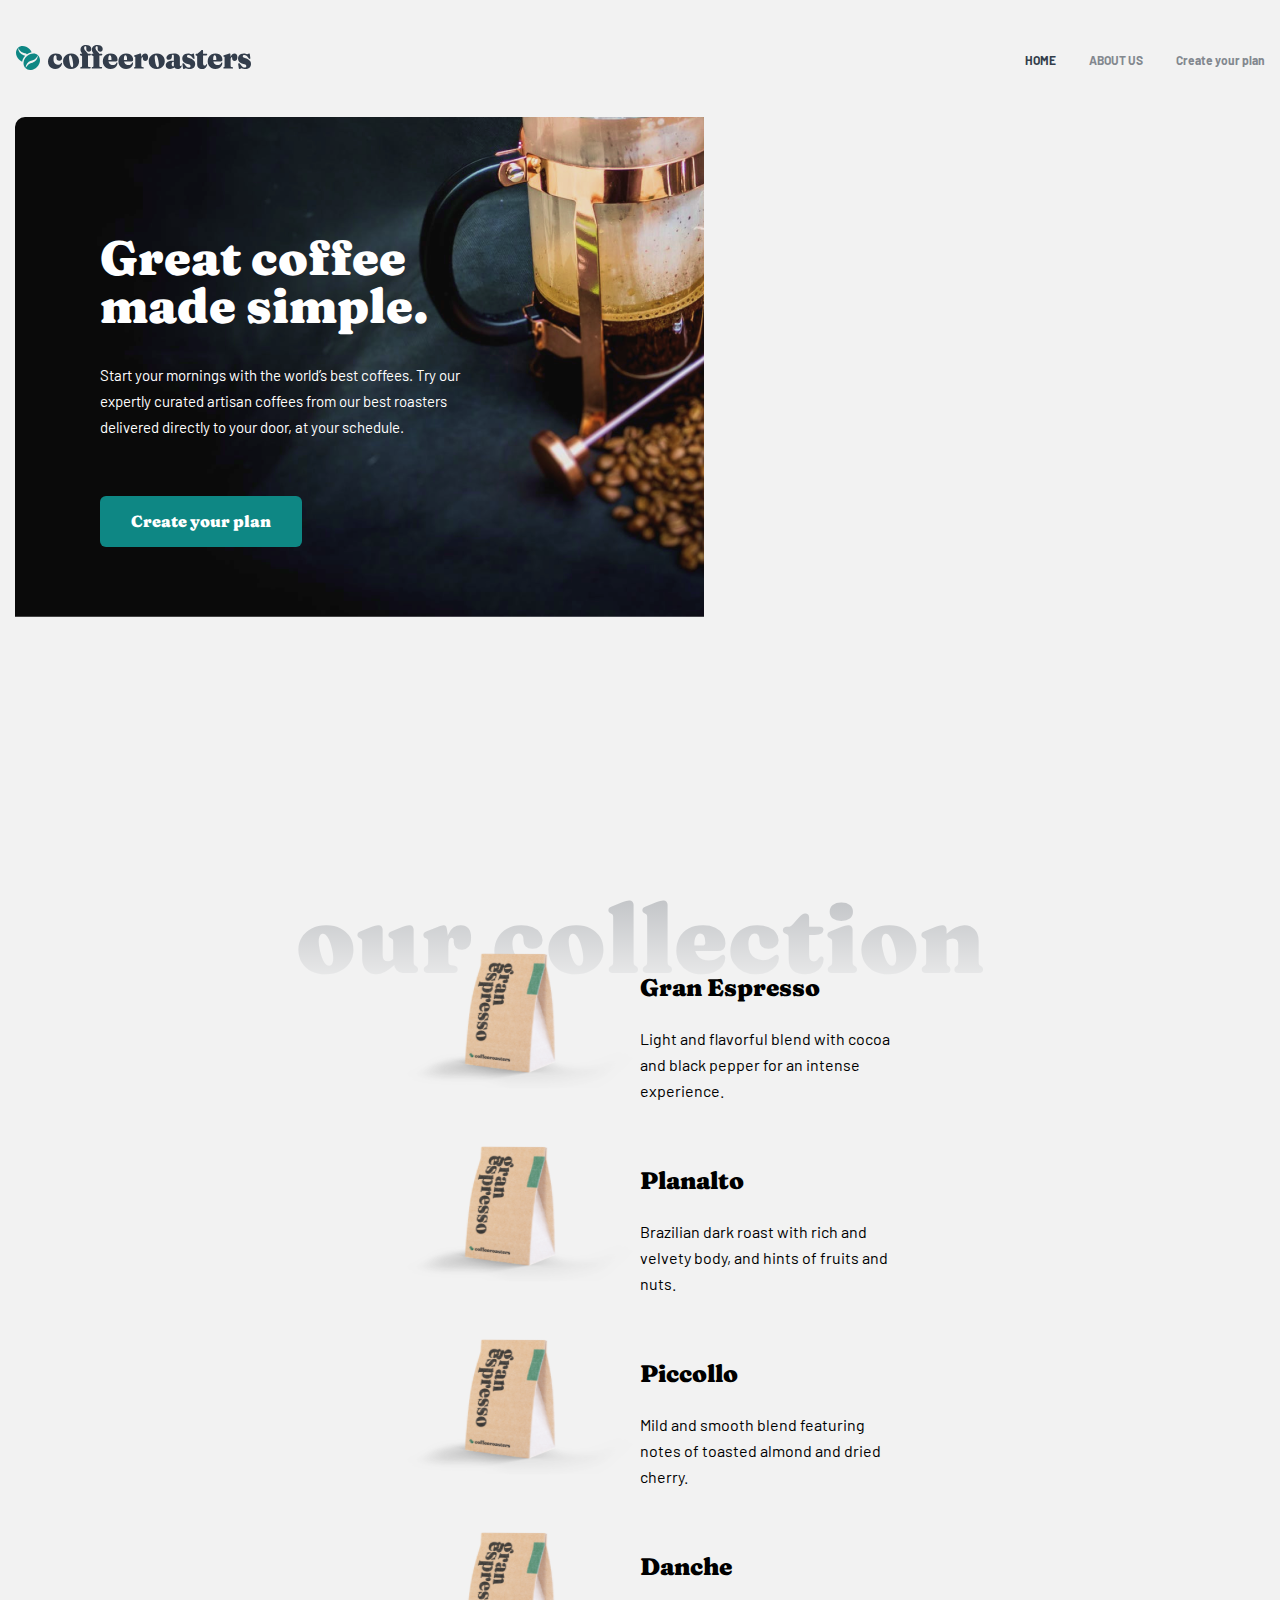
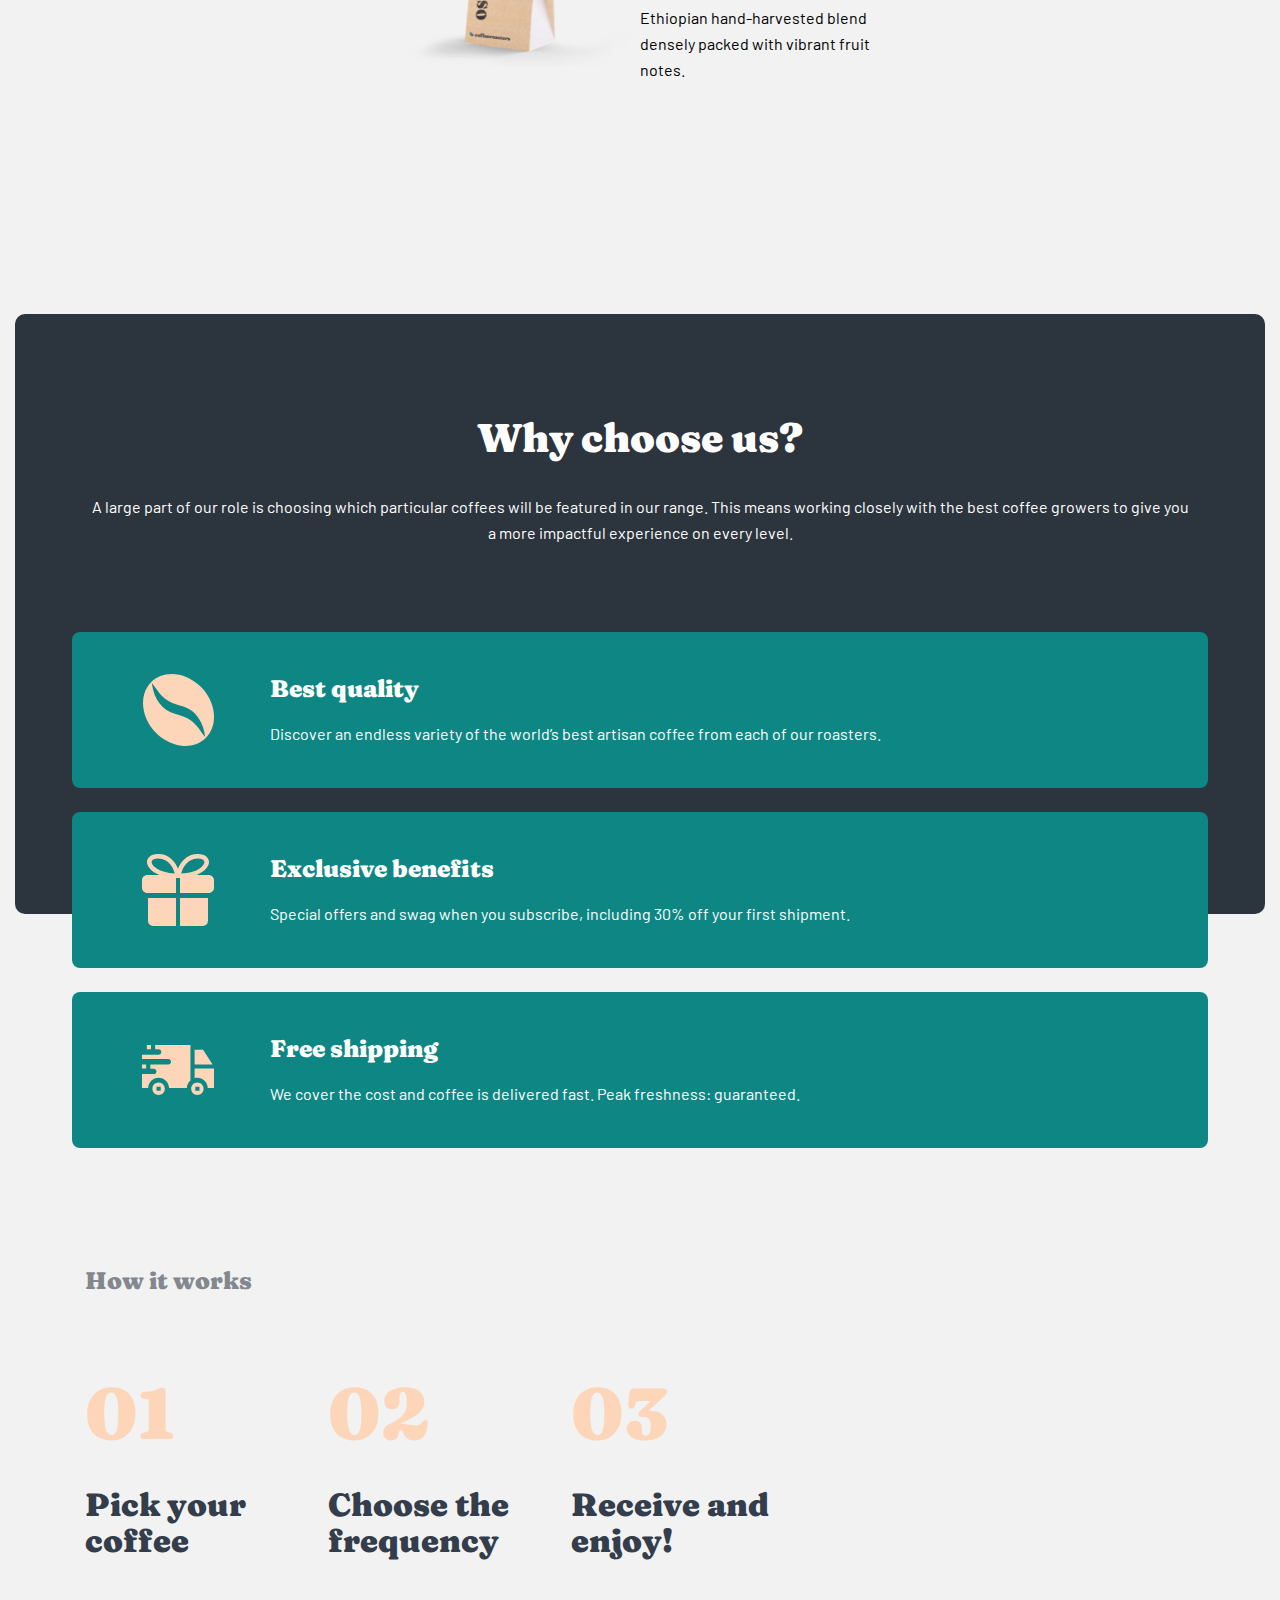
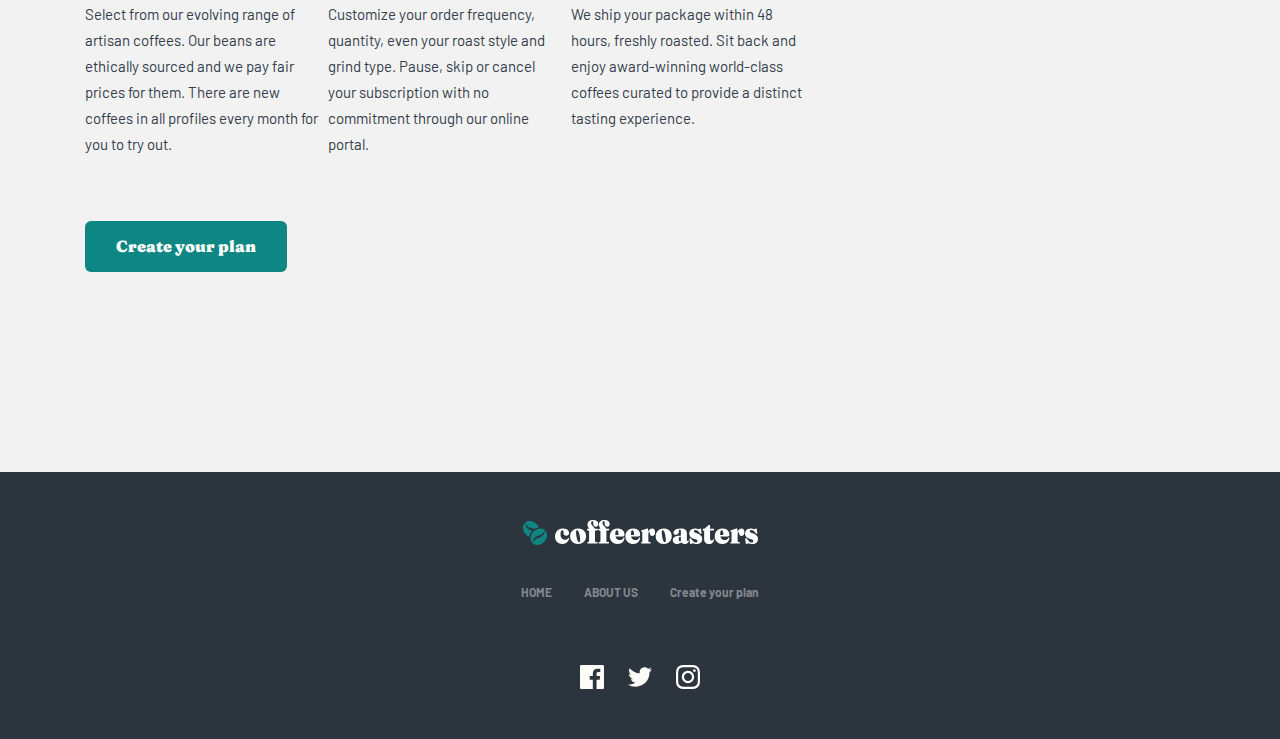
==== commit 0b3c29ce: "content-choose-qoldi" ====
--- a/index.html
+++ b/index.html
@@ -98,12 +98,14 @@
     </div>
 
     <section class="main-container">
+
       <div class="content-choose">
         <h2 class="content-choose__title">Why choose us?</h2>
         <p class="content-choose__desc">A large part of our role is choosing which particular coffees will be featured
           in our range. This means working closely with the best coffee growers to give you a more impactful
           experience
           on every level.</p>
+
         <ul class="content-choose__list">
           <li class="content-choose__item content-choose__item-best-quality">
             <div class="content-choose__block">
@@ -127,45 +129,48 @@
             </div>
           </li>
         </ul>
+
+
       </div>
-
-      <section class="container">
-        <div class="content-how-it-works">
-          <h3 class="content-how-it-works__title">How it works</h3>
-
-          <div class="content-how-it-works__round-list">
-            <span class="content-how-it-works__round-item"></span>
-            <span class="content-how-it-works__round-item"></span>
-            <span class="content-how-it-works__round-item"></span>
-          </div>
-
-          <ul class="content-how-it-works__list">
-            <li class="content-how-it-works__item content-how-it-works__elemet-01">
-              <p class="content-how-it-works__list-title">Pick your coffee</p>
-              <p class="content-how-it-works__list-desc">Select from our evolving range of artisan coffees. Our beans
-                are ethically sourced and we pay fair prices for them. There are new coffees in all profiles every
-                month
-                for you to try out.</p>
-            </li>
-            <li class="content-how-it-works__item content-how-it-works__elemet-02">
-              <p class="content-how-it-works__list-title">Choose the frequency</p>
-              <p class="content-how-it-works__list-desc">Customize your order frequency, quantity, even your roast
-                style
-                and grind type. Pause, skip or cancel your subscription with no commitment through our online portal.
-              </p>
-            </li>
-            <li class="content-how-it-works__item content-how-it-works__elemet-03">
-              <p class="content-how-it-works__list-title">Receive and enjoy!</p>
-              <p class="content-how-it-works__list-desc">We ship your package within 48 hours, freshly roasted. Sit
-                back
-                and enjoy award-winning world-class coffees curated to provide a distinct tasting experience.</p>
-            </li>
-          </ul>
-          <div class="content-how-it-works__link">
-            <a href="#" class="content-how-it-works__coffee-link">Create your plan</a>
-          </div>
-        </div>
-      </section>
+    </section>
+
+
+    <section class="container">
+      <div class="content-how-it-works">
+        <h3 class="content-how-it-works__title">How it works</h3>
+
+        <div class="content-how-it-works__round-list">
+          <span class="content-how-it-works__round-item"></span>
+          <span class="content-how-it-works__round-item"></span>
+          <span class="content-how-it-works__round-item"></span>
+        </div>
+
+        <ul class="content-how-it-works__list">
+          <li class="content-how-it-works__item content-how-it-works__elemet-01">
+            <p class="content-how-it-works__list-title">Pick your coffee</p>
+            <p class="content-how-it-works__list-desc">Select from our evolving range of artisan coffees. Our beans
+              are ethically sourced and we pay fair prices for them. There are new coffees in all profiles every
+              month
+              for you to try out.</p>
+          </li>
+          <li class="content-how-it-works__item content-how-it-works__elemet-02">
+            <p class="content-how-it-works__list-title">Choose the frequency</p>
+            <p class="content-how-it-works__list-desc">Customize your order frequency, quantity, even your roast
+              style
+              and grind type. Pause, skip or cancel your subscription with no commitment through our online portal.
+            </p>
+          </li>
+          <li class="content-how-it-works__item content-how-it-works__elemet-03">
+            <p class="content-how-it-works__list-title">Receive and enjoy!</p>
+            <p class="content-how-it-works__list-desc">We ship your package within 48 hours, freshly roasted. Sit
+              back
+              and enjoy award-winning world-class coffees curated to provide a distinct tasting experience.</p>
+          </li>
+        </ul>
+        <div class="content-how-it-works__link">
+          <a href="#" class="content-how-it-works__coffee-link">Create your plan</a>
+        </div>
+      </div>
     </section>
   </main>
 
@@ -179,10 +184,10 @@
         <nav class="main-footer__nav">
           <ul class="main-footer__nav-list">
             <li class="main-footer__nav-item">
-              <a class="main-footer__nav-link" href="#">HOME</a>
+              <a class="main-footer__nav-link" href="./index.html">HOME</a>
             </li>
             <li class="main-footer__nav-item">
-              <a class="main-footer__nav-link" href="#">ABOUT US</a>
+              <a class="main-footer__nav-link" href="./about-us.html">ABOUT US</a>
             </li>
             <li class="main-footer__nav-item">
               <a class="main-footer__nav-link" href="#">Create your plan</a>
--- a/css/main.css
+++ b/css/main.css
@@ -80,6 +80,38 @@
   font-display: swap;
 }
 
+.main-header__hamburger {
+  margin: 0;
+  padding: 0;
+  border: none;
+  background-color: transparent;
+  margin-left: auto;
+  display: none;
+  outline: none;
+}
+
+.main-header__hamburger::before,
+.main-header__hamburger__inner,
+.main-header__hamburger::after {
+  content: "";
+  width: 16px;
+  height: 3px;
+  background-color: #000;
+  display: block;
+  margin-bottom: 3px;
+  border-radius: 1.5px;
+}
+
+.main-header__hamburger::after {
+  margin-bottom: 0;
+}
+
+@media screen and (max-width: 689px) {
+  .main-header__hamburger {
+    display: block;
+  }
+}
+
 .main-header__wrapper {
   display: -webkit-box;
   display: -ms-flexbox;
@@ -228,6 +260,9 @@
 }
 
 @media screen and (max-width: 1280px) {
+  .coffee-made__container {
+    background-image: url(../../img/creat_coffee_tablet.png);
+  }
   .coffee-made__title {
     font-size: 48px;
     line-height: 48px;
@@ -240,13 +275,18 @@
 }
 
 @media screen and (max-width: 689px) {
+  .coffee-made__container {
+    padding-left: 24px;
+    padding-right: 24px;
+  }
   .coffee-made__block {
+    padding-top: 111px;
     padding-left: 0;
   }
   .coffee-made__title {
     font-size: 40px;
     line-height: 40px;
-    width: 279px;
+    width: auto;
     text-align: center;
     margin: 0 auto;
     margin-bottom: 24px;
@@ -254,7 +294,7 @@
   .coffee-made__desc {
     text-align: center;
     font-size: 15px;
-    width: 279px;
+    width: auto;
     margin: 0 auto;
   }
   .coffee-made__coffee-link {
@@ -398,6 +438,8 @@
   padding-bottom: 317px;
   position: relative;
   margin-bottom: 351px;
+  padding-right: 85px;
+  padding-left: 85px;
 }
 
 .content-choose__title {
@@ -426,7 +468,6 @@
   padding: 0;
   list-style: none;
   margin-top: 86px;
-  padding-left: 85px;
   display: -webkit-box;
   display: -ms-flexbox;
   display: flex;
@@ -508,6 +549,8 @@
     -webkit-box-align: center;
         -ms-flex-align: center;
             align-items: center;
+    padding-right: 74px;
+    padding-left: 74px;
   }
   .content-choose__item {
     width: 100%;
@@ -523,11 +566,13 @@
   }
   .content-choose__list {
     padding: 0;
-    margin-left: 58px;
-    margin-right: 58px;
+    padding-left: 57px;
+    padding-right: 57px;
+    left: 0;
   }
   .content-choose__desc {
     margin: 0 auto;
+    width: auto;
   }
   .content-choose__item-desc {
     text-align: start;
@@ -551,7 +596,16 @@
 
 @media screen and (max-width: 689px) {
   .content-choose__item {
+    padding-right: 32px;
+    padding-left: 32px;
     display: block;
+  }
+  .content-choose__list {
+    margin-left: 0;
+    margin-right: 0;
+    left: 0;
+    padding-right: 24px;
+    padding-left: 24px;
   }
   .content-choose__item:last-child {
     margin-bottom: 0;
@@ -569,6 +623,8 @@
     text-align: center;
   }
   .content-choose {
+    padding-left: 24px;
+    padding-right: 24px;
     margin-bottom: 120%;
   }
 }
@@ -712,6 +768,7 @@
 
 @media screen and (max-width: 689px) {
   .content-how-it-works__title {
+    margin-top: 100%;
     text-align: center;
   }
   .content-how-it-works__round-list {
@@ -904,12 +961,12 @@
   background-image: url(../img/about-us/about-us.png);
   border-radius: 10px;
   padding: 137px 0;
-  width: 1280px;
+  max-width: 1280px;
   padding-left: 85px;
   margin: 0 auto;
 }
 
-.about-us-title {
+.about-us__title {
   font-family: 'Fraunces 9pt Soft';
   font-weight: 900;
   font-size: 40px;
@@ -919,7 +976,7 @@
   color: #FEFCF7;
 }
 
-.about-us-desc {
+.about-us__desc {
   width: 445px;
   font-size: 16px;
   line-height: 26px;
@@ -927,34 +984,320 @@
   margin: 0;
 }
 
-.main-header__hamburger {
+@media screen and (max-width: 1280px) {
+  .about-us__title {
+    font-size: 32px;
+    line-height: 40px;
+  }
+  .about-us__desc {
+    font-size: 15px;
+    line-height: 25px;
+    width: 398px;
+  }
+}
+
+@media screen and (max-width: 689px) {
+  .about-us {
+    padding-left: 24px;
+    padding-right: 24px;
+  }
+  .about-us__title {
+    font-size: 28px;
+    line-height: 28px;
+    text-align: center;
+  }
+  .about-us__desc {
+    font-size: 15px;
+    line-height: 25px;
+    text-align: center;
+    margin: 0 auto;
+    width: auto;
+  }
+}
+
+.our-commitment {
+  display: -webkit-box;
+  display: -ms-flexbox;
+  display: flex;
+  -webkit-box-orient: horizontal;
+  -webkit-box-direction: reverse;
+      -ms-flex-direction: row-reverse;
+          flex-direction: row-reverse;
+  margin-top: 168px;
+  -webkit-box-align: center;
+      -ms-flex-align: center;
+          align-items: center;
+  margin-bottom: 256px;
+}
+
+.our-commitment__block {
+  margin-left: auto;
+}
+
+.our-commitment__title {
+  margin: 0;
+  font-size: 40px;
+  line-height: 48px;
+  font-family: "Fraunces 9pt Soft";
+  color: #333D4B;
+  margin-bottom: 32px;
+}
+
+.our-commitment__desc {
+  font-size: 16px;
+  line-height: 26px;
+  color: #333D4B;
+  width: 540px;
+  margin: 0;
+}
+
+.our-commitment__img {
+  border-radius: 8px;
+}
+
+@media screen and (max-width: 1280px) {
+  .our-commitment__desc {
+    font-size: 15px;
+    line-height: 25px;
+    color: #333D4B;
+    width: 339px;
+    margin: 0;
+  }
+  .our-commitment {
+    margin-bottom: 304px;
+  }
+  .our-commitment__title {
+    font-size: 32px;
+    line-height: 48px;
+  }
+}
+
+@media screen and (max-width: 689px) {
+  .our-commitment {
+    -webkit-box-orient: vertical;
+    -webkit-box-direction: reverse;
+        -ms-flex-direction: column-reverse;
+            flex-direction: column-reverse;
+  }
+  .our-commitment__block {
+    margin-top: 48px;
+    -webkit-box-align: center;
+        -ms-flex-align: center;
+            align-items: center;
+    margin-left: 0;
+  }
+  .our-commitment__title {
+    text-align: center;
+    font-size: 32px;
+    line-height: 48px;
+  }
+  .our-commitment__desc {
+    text-align: center;
+    width: auto;
+  }
+}
+
+.uncompromising-quality {
+  background-color: #2C343E;
+  padding-top: 88px;
+  padding-bottom: 176px;
+  border-radius: 10px;
+  position: relative;
+  margin-bottom: 168px;
+}
+
+.uncompromising-quality__block {
+  margin-left: 85px;
+}
+
+.uncompromising-quality__title {
+  margin: 0;
+  font-family: "Fraunces 9pt Soft";
+  font-size: 40px;
+  line-height: 48px;
+  color: #FEFCF7;
+  margin-bottom: 32px;
+}
+
+.uncompromising-quality__desc {
+  margin: 0;
+  font-size: 16px;
+  line-height: 26px;
+  width: 540px;
+  color: #FEFCF7;
+}
+
+.uncompromising-quality__img {
+  position: absolute;
+  top: 0;
+  margin-top: -88px;
+  border-radius: 8px;
+  right: 85px;
+}
+
+@media screen and (max-width: 1280px) {
+  .uncompromising-quality__img {
+    margin-top: -160px;
+    left: 50%;
+    right: 0;
+    -webkit-transform: translateX(-50%);
+            transform: translateX(-50%);
+  }
+  .uncompromising-quality {
+    padding-top: 224px;
+    padding-bottom: 67px;
+  }
+  .uncompromising-quality__desc {
+    margin: 0 auto;
+    font-size: 15px;
+    line-height: 25px;
+  }
+  .uncompromising-quality__title {
+    text-align: center;
+    font-size: 32px;
+    line-height: 48px;
+  }
+  .uncompromising-quality__block {
+    margin-left: 0;
+    text-align: center;
+  }
+}
+
+@media screen and (max-width: 689px) {
+  .uncompromising-quality__img {
+    margin-top: -78px;
+  }
+  .uncompromising-quality {
+    padding-top: 142px;
+    padding-bottom: 61px;
+    width: auto;
+    padding-left: 24px;
+    padding-right: 24px;
+  }
+  .uncompromising-quality__desc {
+    font-size: 15px;
+    line-height: 25px;
+    width: auto;
+  }
+  .uncompromising-quality__title {
+    font-size: 28px;
+    line-height: 28px;
+  }
+}
+
+.our-headquarters {
+  margin-bottom: 168px;
+}
+
+.our-headquarters__list {
   margin: 0;
   padding: 0;
-  border: none;
-  background-color: transparent;
-  margin-left: auto;
-  display: none;
-}
-
-.main-header__hamburger::before,
-.main-header__hamburger__inner,
-.main-header__hamburger::after {
+  list-style: none;
+  display: -webkit-box;
+  display: -ms-flexbox;
+  display: flex;
+  padding-top: 95px;
+}
+
+.our-headquarters__title {
+  margin: 0;
+  font-size: 24px;
+  line-height: 32px;
+  color: #83888F;
+  font-family: "Fraunces 9pt Soft";
+  margin-bottom: 72px;
+}
+
+.our-headquarters__item-title {
+  font-family: "Fraunces 9pt Soft";
+  margin: 0;
+  font-size: 32px;
+  line-height: 36px;
+  color: #333D4B;
+  margin-bottom: 24px;
+}
+
+.our-headquarters__item {
+  width: 285px;
+  margin-right: 95px;
+  position: relative;
+}
+
+.our-headquarters__item:last-child {
+  margin-right: 0;
+}
+
+.our-headquarters__item-desc {
+  margin: 0;
+  font-size: 16px;
+  line-height: 26px;
+}
+
+.our-headquarters__item::before {
   content: "";
-  width: 16px;
-  height: 3px;
-  background-color: #000;
-  display: block;
-  margin-bottom: 3px;
-  border-radius: 1.5px;
-}
-
-.main-header__hamburger::after {
-  margin-bottom: 0;
+  position: absolute;
+  background-size: contain;
+  background-repeat: no-repeat;
+  top: 0;
+  margin-top: -95px;
+}
+
+.our-headquarters__item-01::before {
+  background-image: url(/img/about-us/uk.png);
+  width: 42px;
+  height: 51px;
+}
+
+.our-headquarters__item-02::before {
+  background-image: url(/img/about-us/canada.png);
+  width: 52px;
+  height: 50px;
+}
+
+.our-headquarters__item-03::before {
+  background-image: url(/img/about-us/australia.png);
+  width: 48.97px;
+  height: 43.94px;
+}
+
+@media screen and (max-width: 1280px) {
+  .our-headquarters__item-title {
+    font-size: 24px;
+  }
+  .our-headquarters__item {
+    width: 222px;
+    margin-right: 10px;
+  }
 }
 
 @media screen and (max-width: 689px) {
-  .main-header__hamburger {
-    display: block;
+  .our-headquarters__title {
+    font-size: 24px;
+    line-height: 32px;
+    text-align: center;
+  }
+  .our-headquarters__list {
+    -webkit-box-orient: vertical;
+    -webkit-box-direction: normal;
+        -ms-flex-direction: column;
+            flex-direction: column;
+    padding-top: 0;
+  }
+  .our-headquarters__item {
+    margin-bottom: 80px;
+    margin-right: 0;
+    margin: 0 auto;
+    margin-top: 100px;
+    text-align: center;
+  }
+  .our-headquarters__item:last-child {
+    margin-bottom: 0;
+    margin: 0 auto;
+  }
+  .our-headquarters__item::before {
+    left: 50%;
+    -webkit-transform: translateX(-50%);
+            transform: translateX(-50%);
   }
 }
 /*# sourceMappingURL=main.css.map */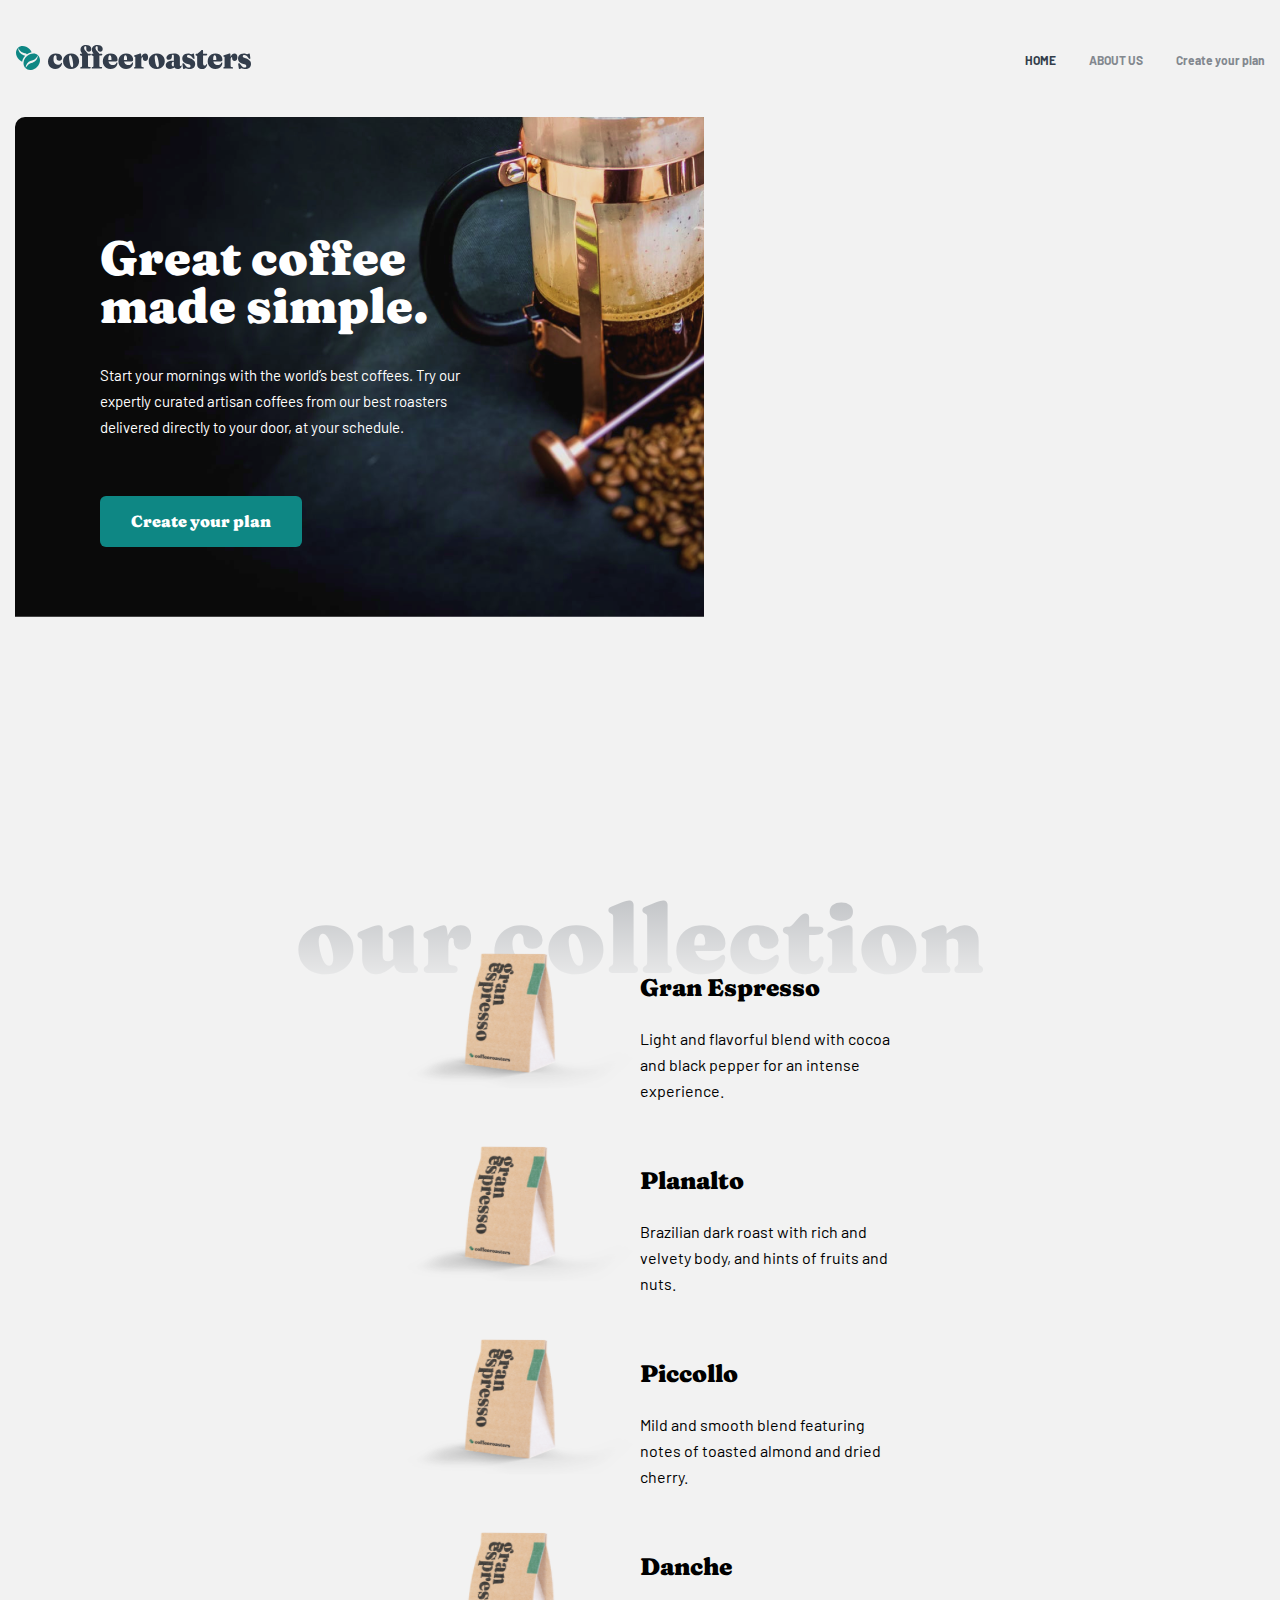
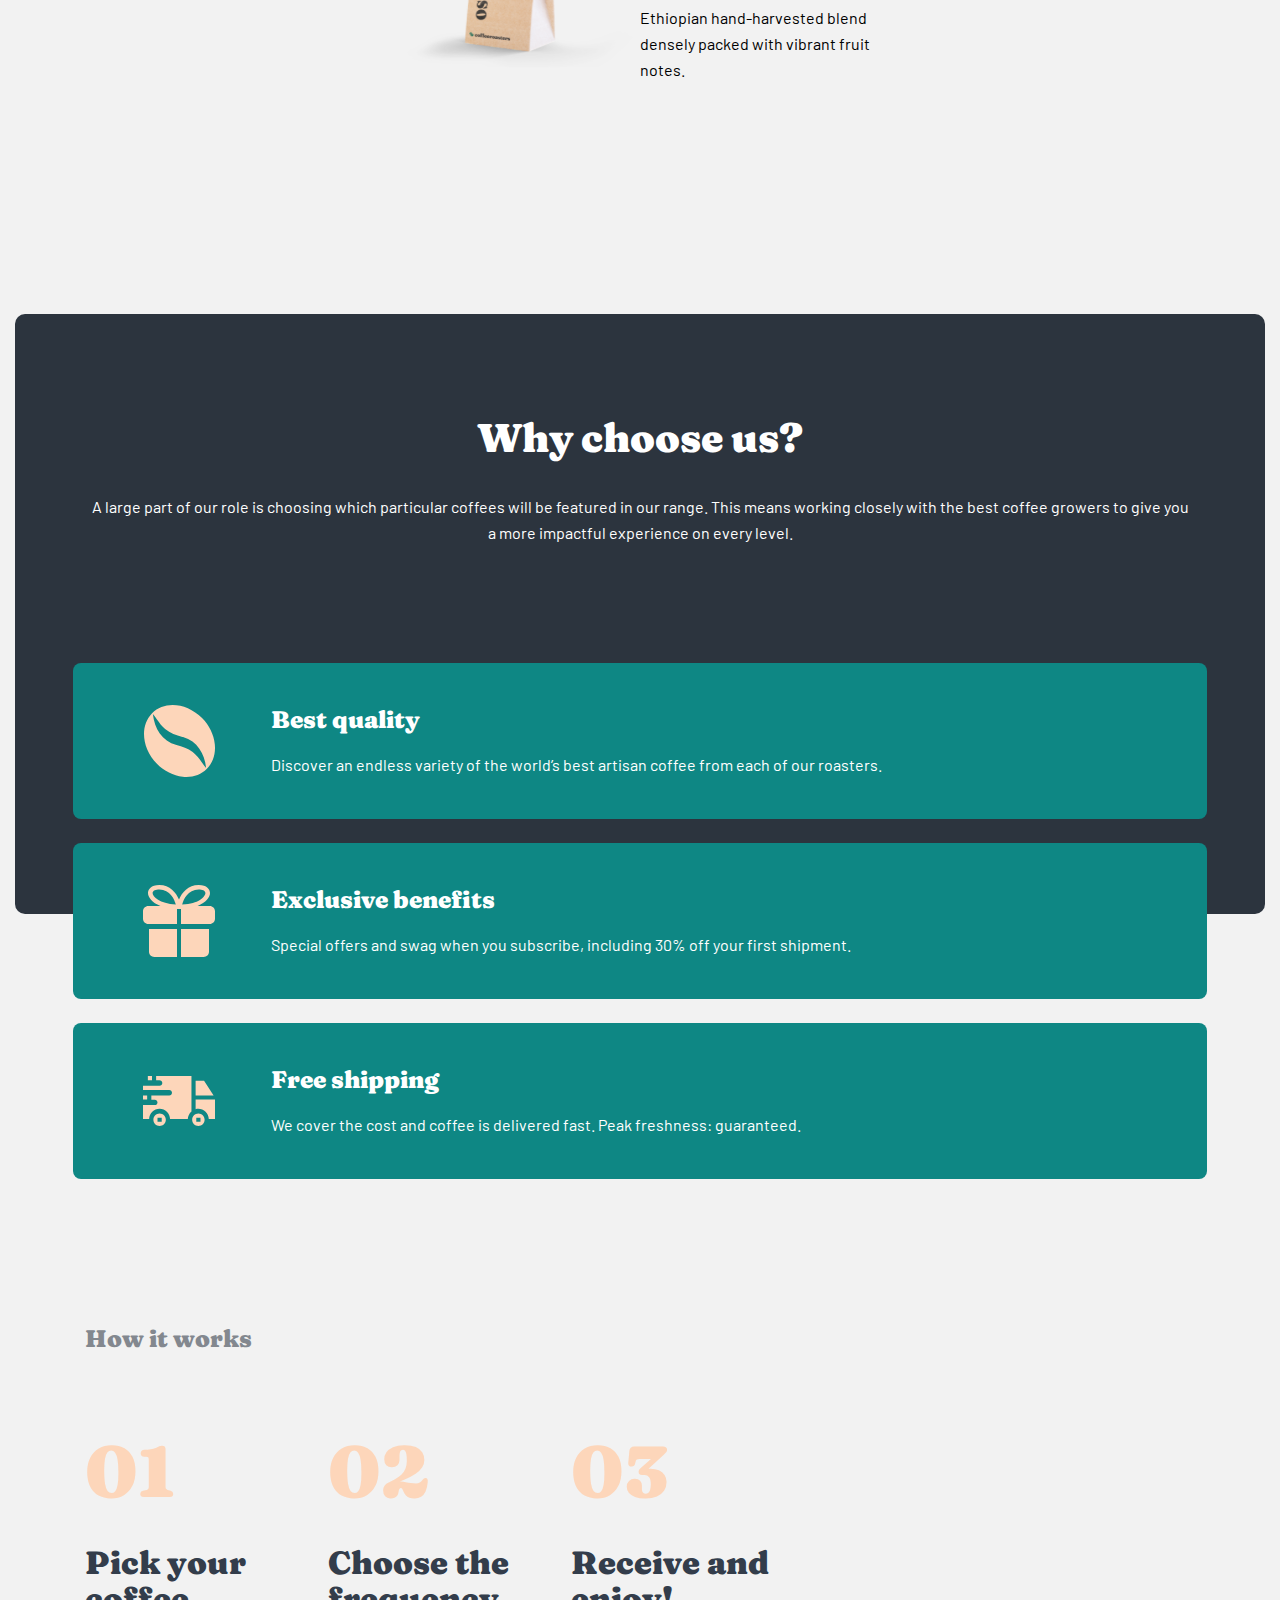
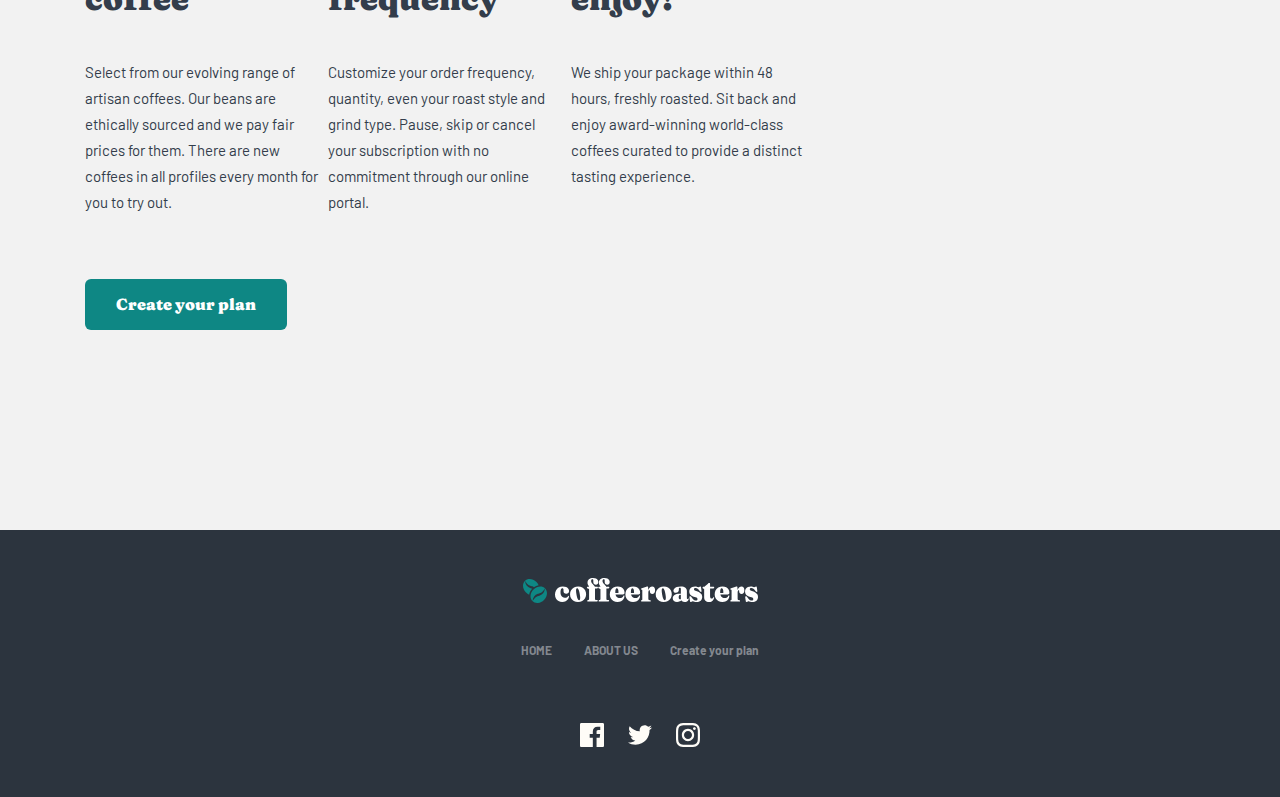
==== commit a742d081: "index-full" ====
--- a/index.html
+++ b/index.html
@@ -105,7 +105,9 @@
           in our range. This means working closely with the best coffee growers to give you a more impactful
           experience
           on every level.</p>
-
+      </div>
+
+      <div class="content-choose__wrapper">
         <ul class="content-choose__list">
           <li class="content-choose__item content-choose__item-best-quality">
             <div class="content-choose__block">
@@ -129,9 +131,8 @@
             </div>
           </li>
         </ul>
-
-
-      </div>
+      </div>
+
     </section>
 
 
--- a/css/main.css
+++ b/css/main.css
@@ -436,8 +436,6 @@
   border-radius: 10px;
   padding-top: 100px;
   padding-bottom: 317px;
-  position: relative;
-  margin-bottom: 351px;
   padding-right: 85px;
   padding-left: 85px;
 }
@@ -467,17 +465,15 @@
   margin: 0;
   padding: 0;
   list-style: none;
-  margin-top: 86px;
+  margin-top: -251px;
   display: -webkit-box;
   display: -ms-flexbox;
   display: flex;
   -ms-flex-wrap: wrap;
       flex-wrap: wrap;
-  position: absolute;
 }
 
 .content-choose__item {
-  position: relative;
   width: 350px;
   background: #0E8784;
   border-radius: 8px;
@@ -487,6 +483,7 @@
 
 .content-choose__item:last-child {
   margin-right: 0;
+  margin-bottom: 0;
 }
 
 .content-choose__item-title {
@@ -541,6 +538,12 @@
   text-align: center;
   margin: 0 auto;
   color: #fff;
+}
+
+.content-choose__wrapper {
+  padding-left: 85px;
+  padding-right: 85px;
+  margin-bottom: 200px;
 }
 
 @media screen and (max-width: 1280px) {
@@ -566,8 +569,6 @@
   }
   .content-choose__list {
     padding: 0;
-    padding-left: 57px;
-    padding-right: 57px;
     left: 0;
   }
   .content-choose__desc {
@@ -592,9 +593,17 @@
   .content-choose__item-desc {
     width: auto;
   }
+  .content-choose__wrapper {
+    padding: 0 58px;
+    margin-bottom: 144px;
+  }
 }
 
 @media screen and (max-width: 689px) {
+  .content-choose {
+    padding-left: 24px;
+    padding-right: 24px;
+  }
   .content-choose__item {
     padding-right: 32px;
     padding-left: 32px;
@@ -604,8 +613,6 @@
     margin-left: 0;
     margin-right: 0;
     left: 0;
-    padding-right: 24px;
-    padding-left: 24px;
   }
   .content-choose__item:last-child {
     margin-bottom: 0;
@@ -622,10 +629,9 @@
   .content-choose__item-desc {
     text-align: center;
   }
-  .content-choose {
-    padding-left: 24px;
-    padding-right: 24px;
-    margin-bottom: 120%;
+  .content-choose__wrapper {
+    padding: 0 24px;
+    margin-bottom: 120px;
   }
 }
 
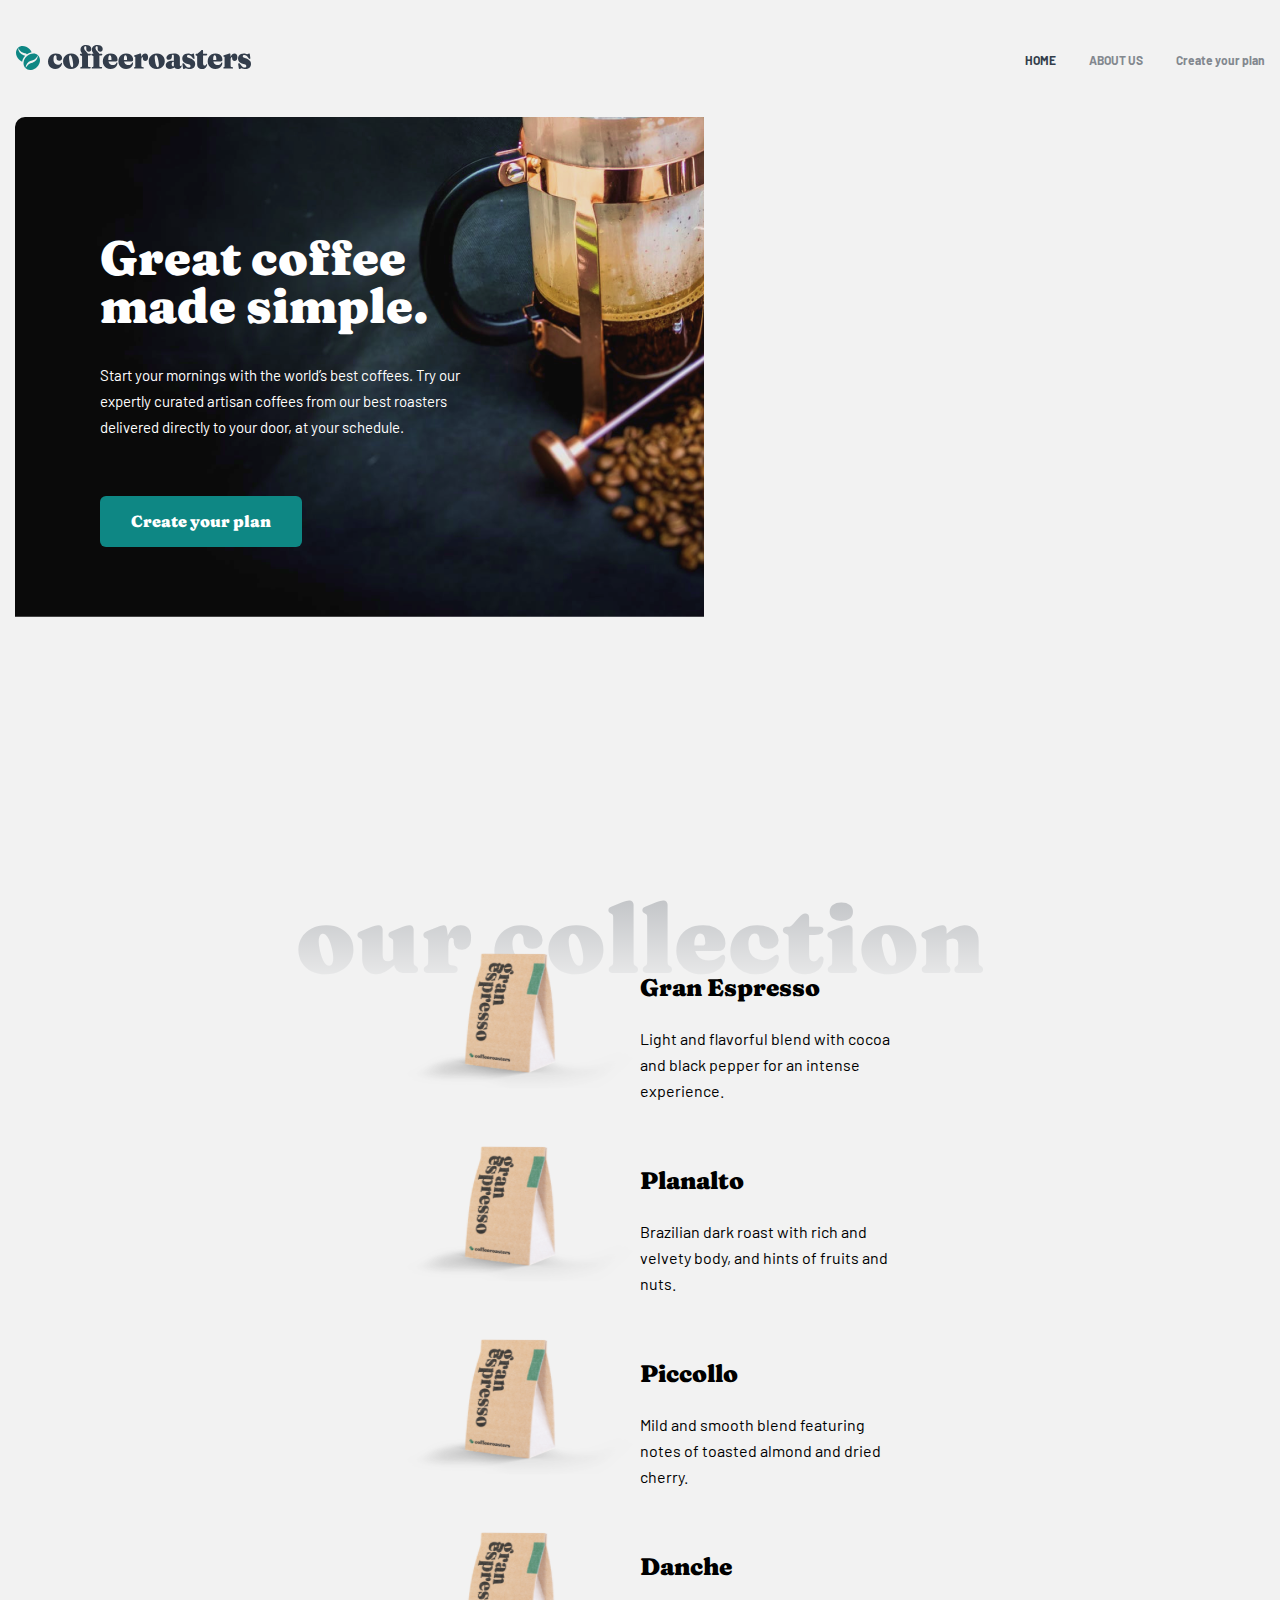
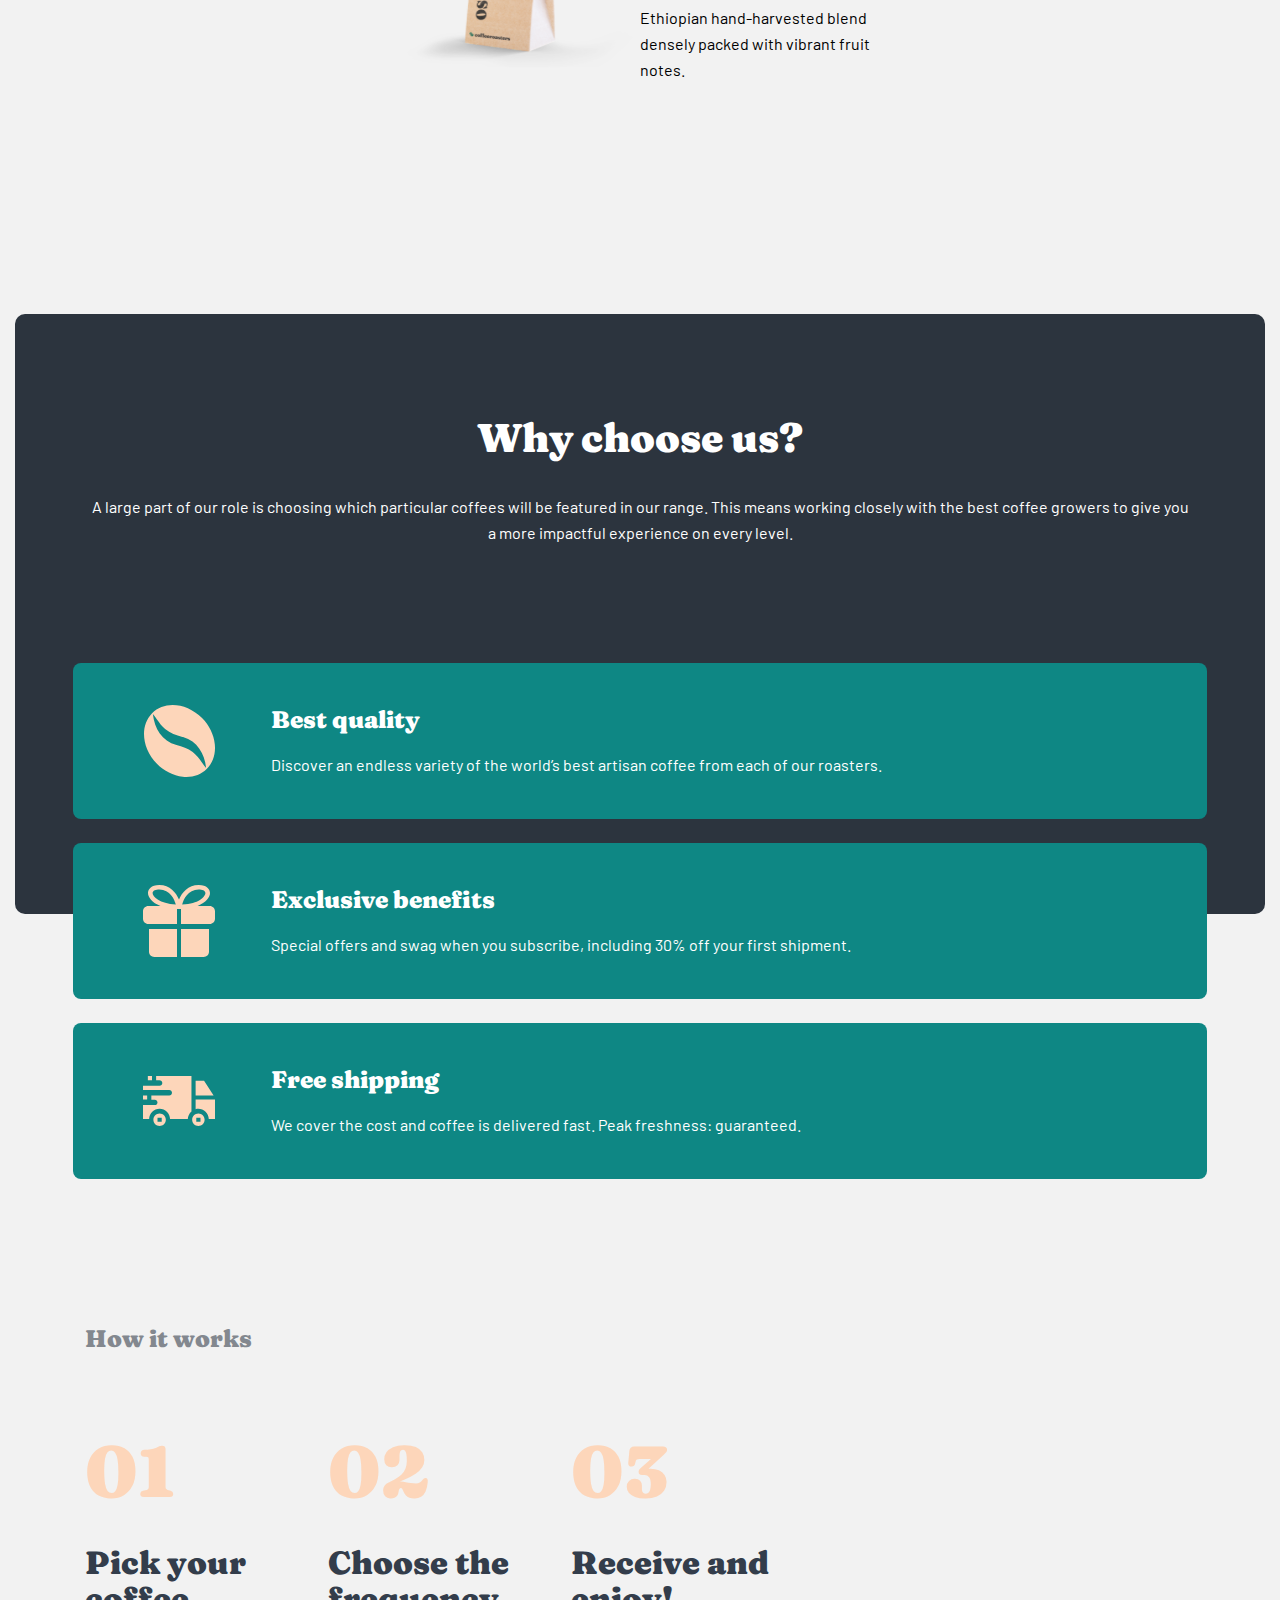
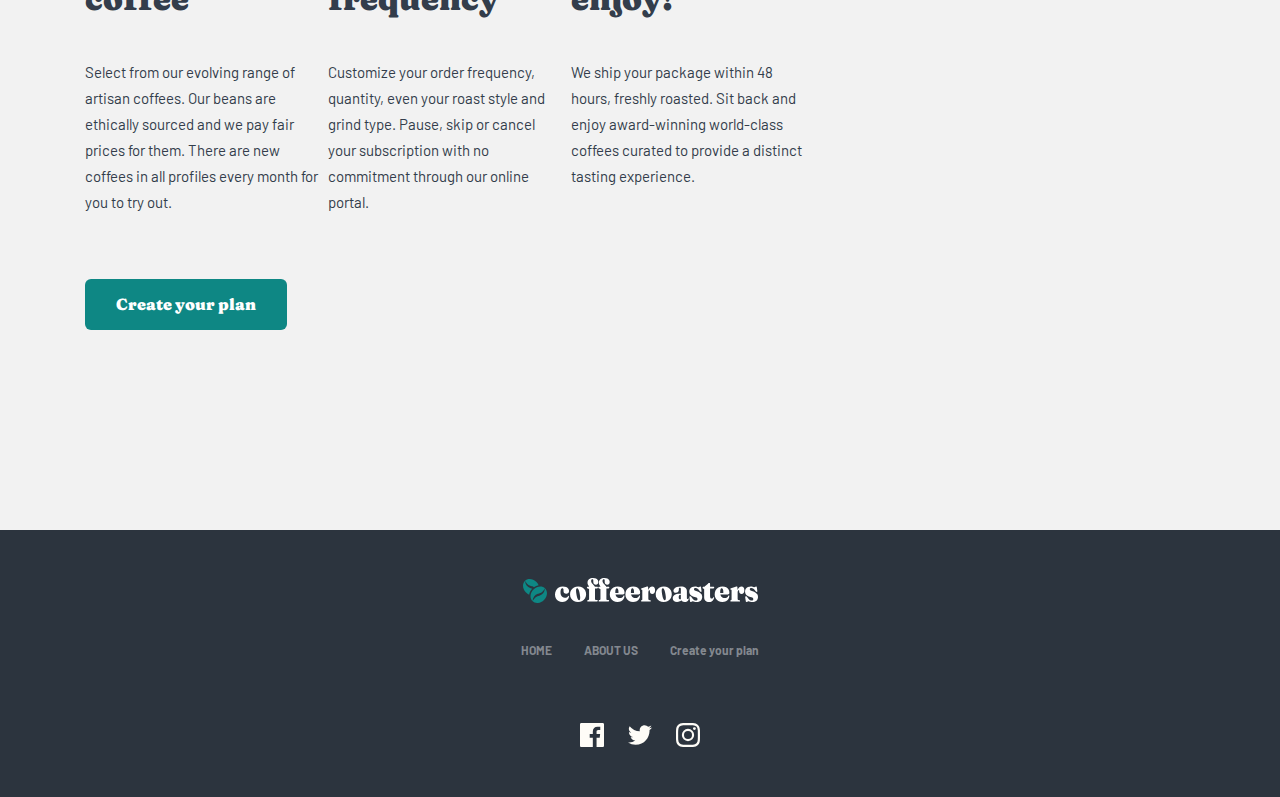
==== commit 1c4e7b49: "footer-svg" ====
--- a/index.html
+++ b/index.html
@@ -10,6 +10,28 @@
 </head>
 
 <body>
+
+
+  <div style="display: none;">
+    <svg width="0" height="0" class="hidden">
+      <symbol xmlns="http://www.w3.org/2000/svg" viewBox="0 0 24 24" id="facebook">
+        <path d="M22.675 0H1.325C.593 0 0 .593 0 1.325v21.351C0 23.407.593 24 1.325 24H12.82v-9.294H9.692v-3.622h3.128V8.413c0-3.1 1.893-4.788 4.659-4.788 1.325 0 2.463.099 2.795.143v3.24l-1.918.001c-1.504 0-1.795.715-1.795 1.763v2.313h3.587l-.467 3.622h-3.12V24h6.116c.73 0 1.323-.593 1.323-1.325V1.325C24 .593 23.407 0 22.675 0z"></path>
+      </symbol>
+    </svg>
+
+    <svg width="0" height="0" class="hidden">
+      <symbol xmlns="http://www.w3.org/2000/svg" viewBox="0 0 24 24" id="instagram">
+        <path fill-rule="evenodd" clip-rule="evenodd" d="M12 0C8.741 0 8.333.014 7.053.072 2.695.272.273 2.69.073 7.052.014 8.333 0 8.741 0 12c0 3.259.014 3.668.072 4.948.2 4.358 2.618 6.78 6.98 6.98C8.333 23.986 8.741 24 12 24c3.259 0 3.668-.014 4.948-.072 4.354-.2 6.782-2.618 6.979-6.98.059-1.28.073-1.689.073-4.948 0-3.259-.014-3.667-.072-4.947-.196-4.354-2.617-6.78-6.979-6.98C15.668.014 15.259 0 12 0zm0 2.163c3.204 0 3.584.012 4.85.07 3.252.148 4.771 1.691 4.919 4.919.058 1.265.069 1.645.069 4.849 0 3.205-.012 3.584-.069 4.849-.149 3.225-1.664 4.771-4.919 4.919-1.266.058-1.644.07-4.85.07-3.204 0-3.584-.012-4.849-.07-3.26-.149-4.771-1.699-4.919-4.92-.058-1.265-.07-1.644-.07-4.849 0-3.204.013-3.583.07-4.849.149-3.227 1.664-4.771 4.919-4.919 1.266-.057 1.645-.069 4.849-.069zM5.838 12a6.162 6.162 0 1112.324 0 6.162 6.162 0 01-12.324 0zM12 16a4 4 0 110-8 4 4 0 010 8zm4.965-10.405a1.44 1.44 0 112.881.001 1.44 1.44 0 01-2.881-.001z"></path>
+      </symbol>
+    </svg>
+
+    <svg width="0" height="0" class="hidden">
+      <symbol xmlns="http://www.w3.org/2000/svg" viewBox="0 0 24 20" id="twitter">
+        <path d="M24 2.557a9.83 9.83 0 01-2.828.775A4.932 4.932 0 0023.337.608a9.864 9.864 0 01-3.127 1.195A4.916 4.916 0 0016.616.248c-3.179 0-5.515 2.966-4.797 6.045A13.978 13.978 0 011.671 1.149a4.93 4.93 0 001.523 6.574 4.903 4.903 0 01-2.229-.616c-.054 2.281 1.581 4.415 3.949 4.89a4.935 4.935 0 01-2.224.084 4.928 4.928 0 004.6 3.419A9.9 9.9 0 010 17.54a13.94 13.94 0 007.548 2.212c9.142 0 14.307-7.721 13.995-14.646A10.025 10.025 0 0024 2.557z"></path>
+      </symbol>
+    </svg>
+  </div>
+
 
   <header class="main-header">
     <div class="main-header__wrapper main-container">
@@ -199,17 +221,23 @@
         <ul class="main-footer__social-list">
           <li class="main-footer__social-item">
             <a href="#">
-              <img src="./img/facebook.svg" alt="facebook" width="24" height="24">
+              <svg class="main-footer__social-link" width='24' height='24'>
+                <use xlink:href="#facebook"></use>
+              </svg>
             </a>
           </li>
           <li class="main-footer__social-item">
             <a href="#">
-              <img src="./img/twitter.svg" alt="twitter">
+              <svg class="main-footer__social-link" width='24' height='24'>
+                <use xlink:href="#twitter"></use>
+              </svg>
             </a>
           </li>
           <li class="main-footer__social-item">
             <a href="#">
-              <img src="./img/instagram.svg" alt="instagram">
+              <svg class="main-footer__social-link" width='24' height='24'>
+                <use xlink:href="#instagram"></use>
+              </svg>
             </a>
           </li>
         </ul>
--- a/css/main.css
+++ b/css/main.css
@@ -901,6 +901,16 @@
   display: -webkit-box;
   display: -ms-flexbox;
   display: flex;
+}
+
+.main-footer__social-link {
+  fill: #FEFCF7;
+  width: 24px;
+  height: 24px;
+}
+
+.main-footer__social-link:active {
+  fill: #FDD6BA;
 }
 
 @media screen and (max-width: 1280px) {
@@ -1202,7 +1212,6 @@
   display: -webkit-box;
   display: -ms-flexbox;
   display: flex;
-  padding-top: 95px;
 }
 
 .our-headquarters__title {
@@ -1221,6 +1230,7 @@
   line-height: 36px;
   color: #333D4B;
   margin-bottom: 24px;
+  margin-top: 95px;
 }
 
 .our-headquarters__item {
@@ -1245,7 +1255,6 @@
   background-size: contain;
   background-repeat: no-repeat;
   top: 0;
-  margin-top: -95px;
 }
 
 .our-headquarters__item-01::before {
@@ -1290,10 +1299,8 @@
     padding-top: 0;
   }
   .our-headquarters__item {
+    margin: 0 auto;
     margin-bottom: 80px;
-    margin-right: 0;
-    margin: 0 auto;
-    margin-top: 100px;
     text-align: center;
   }
   .our-headquarters__item:last-child {
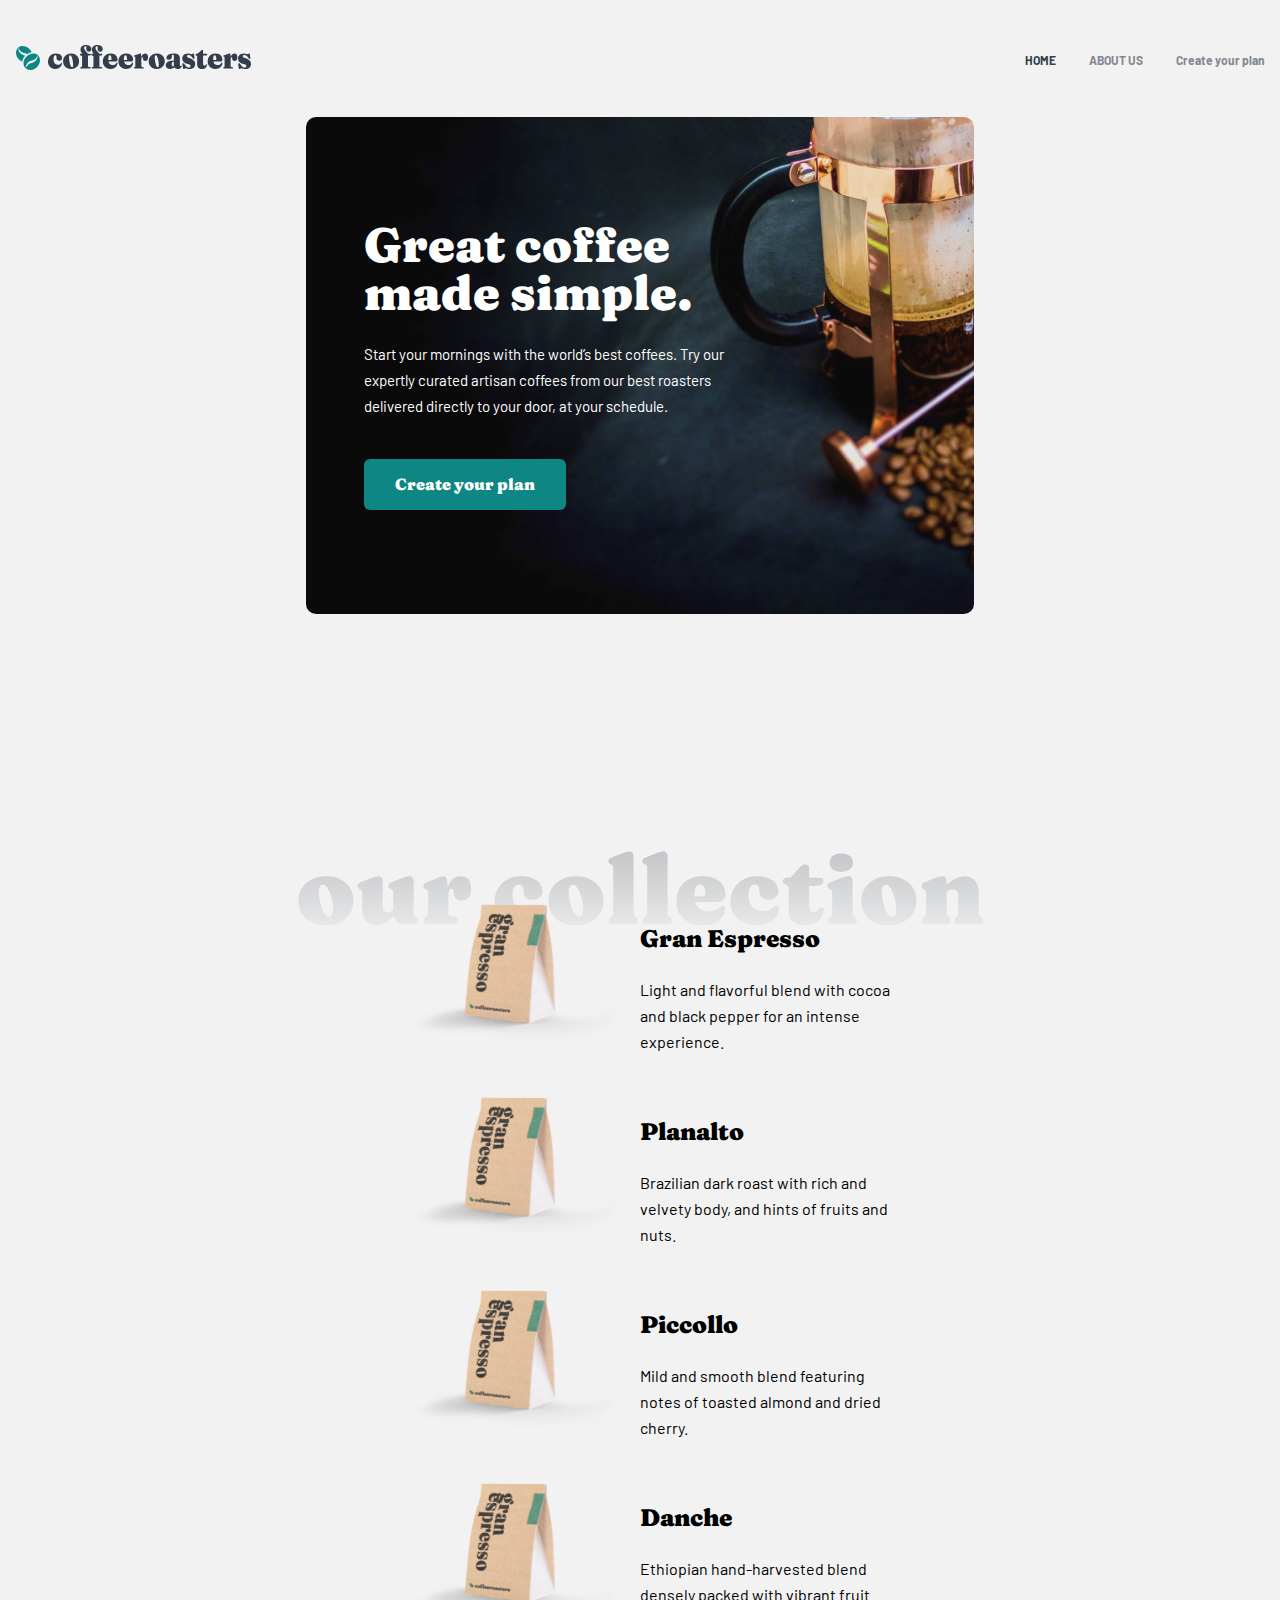
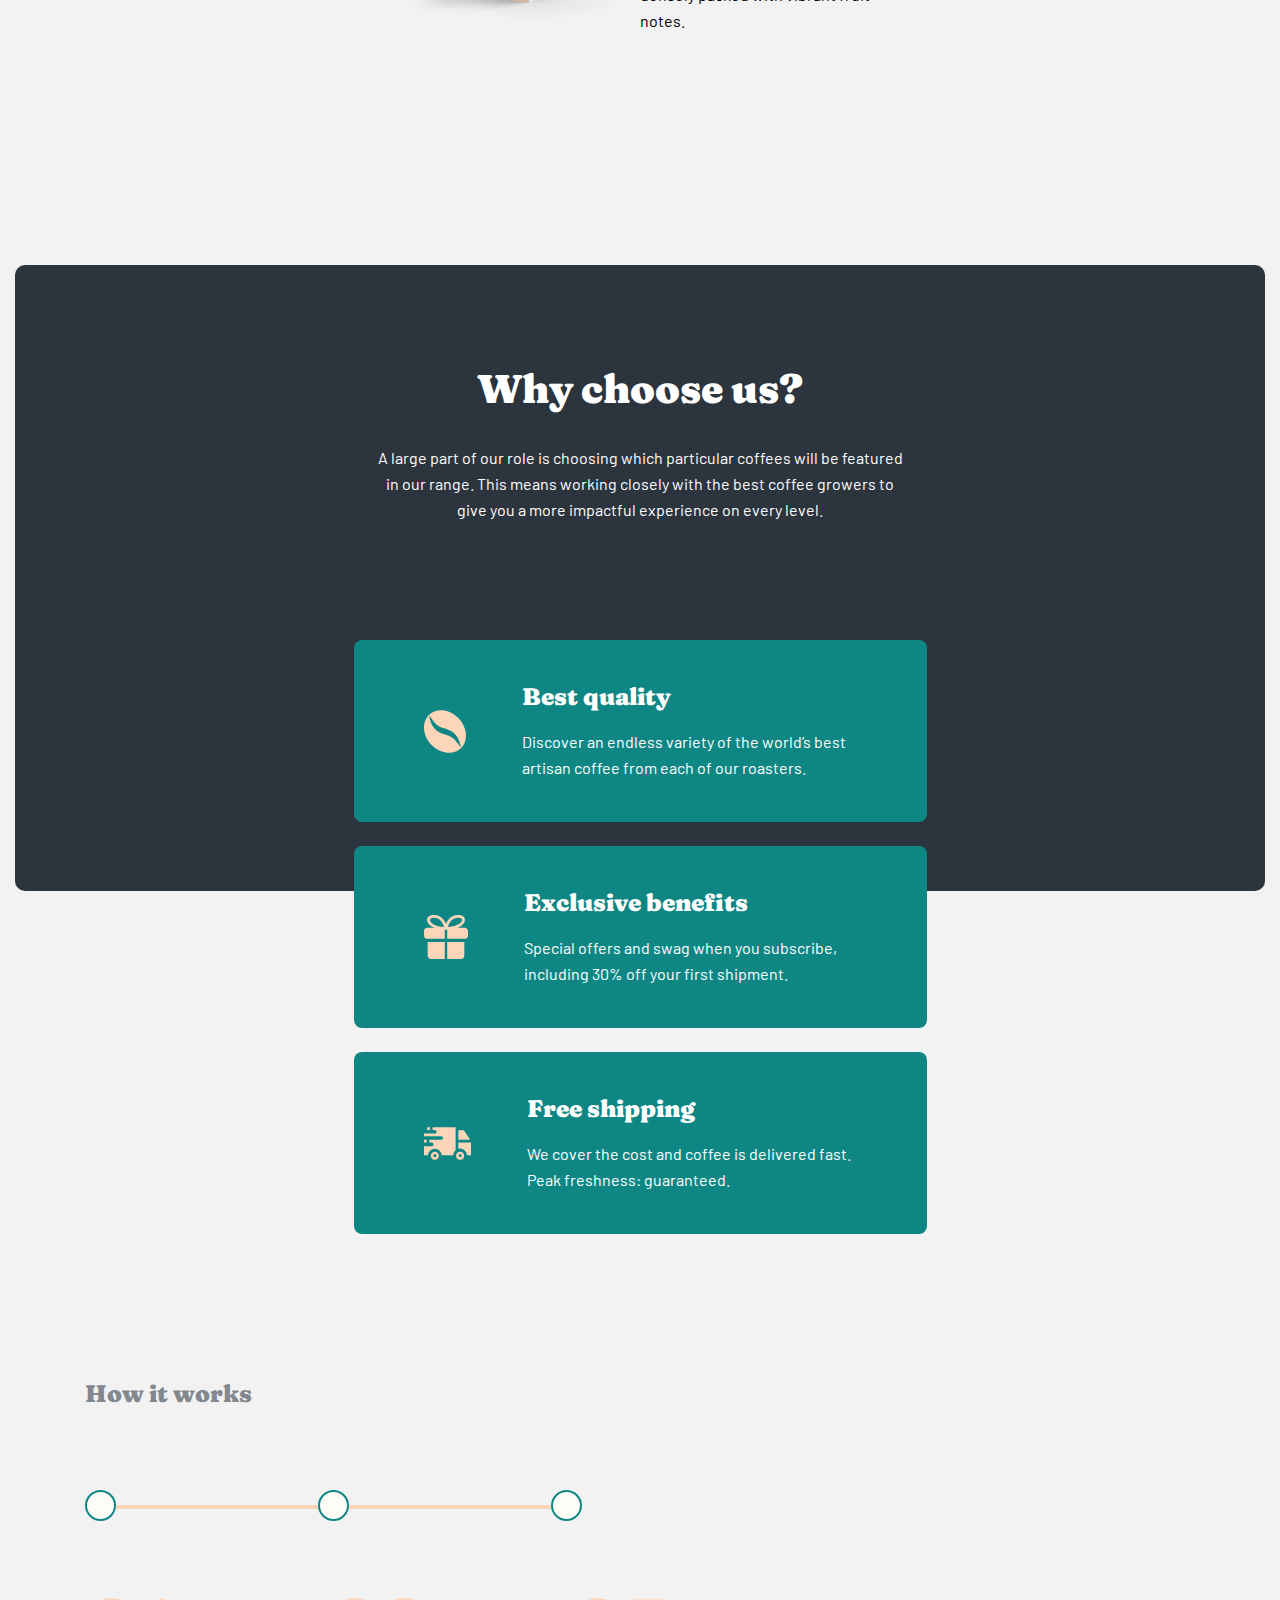
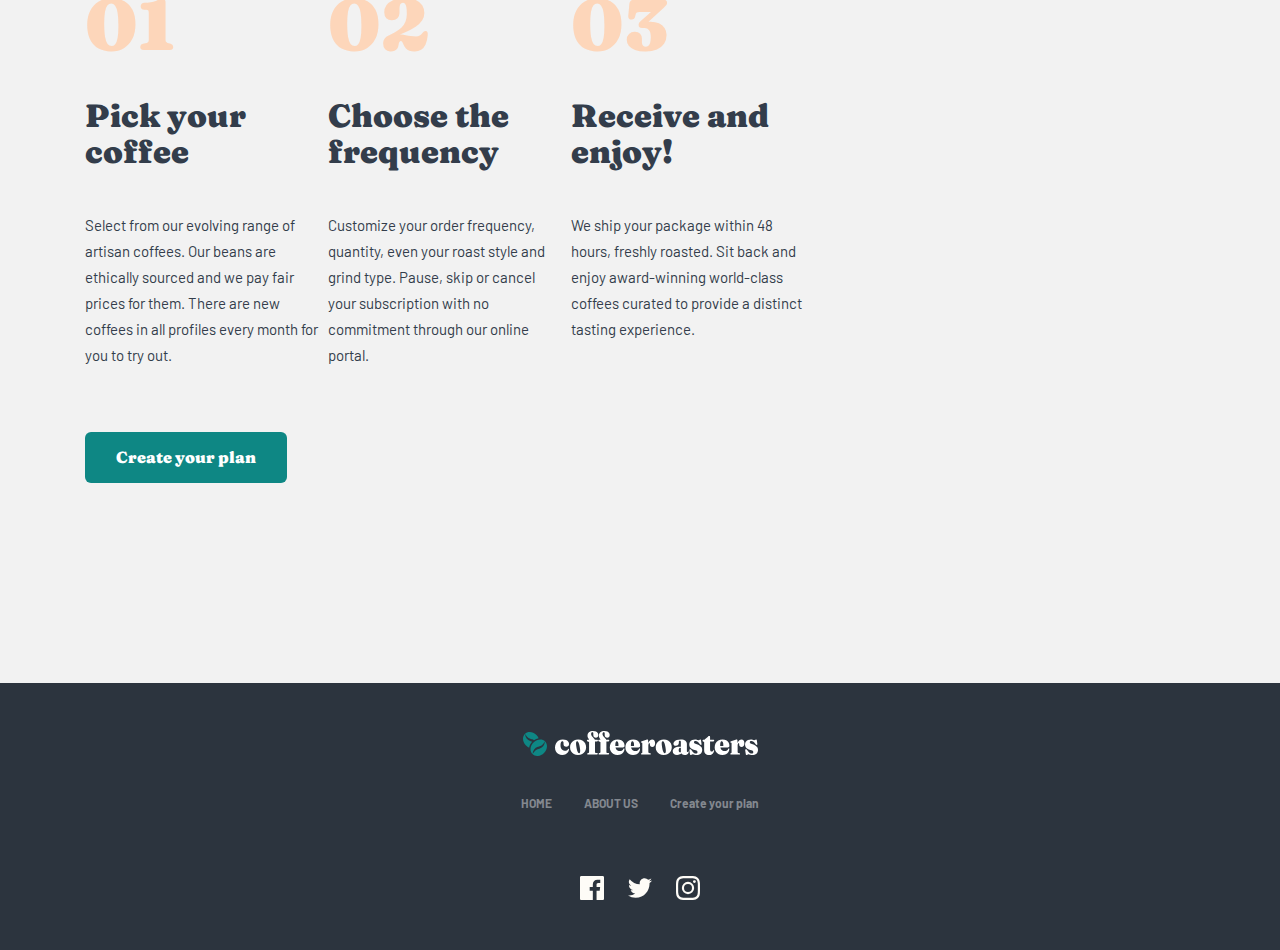
==== commit 6103e0c9: "create-your-plan" ====
--- a/index.html
+++ b/index.html
@@ -15,19 +15,25 @@
   <div style="display: none;">
     <svg width="0" height="0" class="hidden">
       <symbol xmlns="http://www.w3.org/2000/svg" viewBox="0 0 24 24" id="facebook">
-        <path d="M22.675 0H1.325C.593 0 0 .593 0 1.325v21.351C0 23.407.593 24 1.325 24H12.82v-9.294H9.692v-3.622h3.128V8.413c0-3.1 1.893-4.788 4.659-4.788 1.325 0 2.463.099 2.795.143v3.24l-1.918.001c-1.504 0-1.795.715-1.795 1.763v2.313h3.587l-.467 3.622h-3.12V24h6.116c.73 0 1.323-.593 1.323-1.325V1.325C24 .593 23.407 0 22.675 0z"></path>
+        <path
+          d="M22.675 0H1.325C.593 0 0 .593 0 1.325v21.351C0 23.407.593 24 1.325 24H12.82v-9.294H9.692v-3.622h3.128V8.413c0-3.1 1.893-4.788 4.659-4.788 1.325 0 2.463.099 2.795.143v3.24l-1.918.001c-1.504 0-1.795.715-1.795 1.763v2.313h3.587l-.467 3.622h-3.12V24h6.116c.73 0 1.323-.593 1.323-1.325V1.325C24 .593 23.407 0 22.675 0z">
+        </path>
       </symbol>
     </svg>
 
     <svg width="0" height="0" class="hidden">
       <symbol xmlns="http://www.w3.org/2000/svg" viewBox="0 0 24 24" id="instagram">
-        <path fill-rule="evenodd" clip-rule="evenodd" d="M12 0C8.741 0 8.333.014 7.053.072 2.695.272.273 2.69.073 7.052.014 8.333 0 8.741 0 12c0 3.259.014 3.668.072 4.948.2 4.358 2.618 6.78 6.98 6.98C8.333 23.986 8.741 24 12 24c3.259 0 3.668-.014 4.948-.072 4.354-.2 6.782-2.618 6.979-6.98.059-1.28.073-1.689.073-4.948 0-3.259-.014-3.667-.072-4.947-.196-4.354-2.617-6.78-6.979-6.98C15.668.014 15.259 0 12 0zm0 2.163c3.204 0 3.584.012 4.85.07 3.252.148 4.771 1.691 4.919 4.919.058 1.265.069 1.645.069 4.849 0 3.205-.012 3.584-.069 4.849-.149 3.225-1.664 4.771-4.919 4.919-1.266.058-1.644.07-4.85.07-3.204 0-3.584-.012-4.849-.07-3.26-.149-4.771-1.699-4.919-4.92-.058-1.265-.07-1.644-.07-4.849 0-3.204.013-3.583.07-4.849.149-3.227 1.664-4.771 4.919-4.919 1.266-.057 1.645-.069 4.849-.069zM5.838 12a6.162 6.162 0 1112.324 0 6.162 6.162 0 01-12.324 0zM12 16a4 4 0 110-8 4 4 0 010 8zm4.965-10.405a1.44 1.44 0 112.881.001 1.44 1.44 0 01-2.881-.001z"></path>
+        <path fill-rule="evenodd" clip-rule="evenodd"
+          d="M12 0C8.741 0 8.333.014 7.053.072 2.695.272.273 2.69.073 7.052.014 8.333 0 8.741 0 12c0 3.259.014 3.668.072 4.948.2 4.358 2.618 6.78 6.98 6.98C8.333 23.986 8.741 24 12 24c3.259 0 3.668-.014 4.948-.072 4.354-.2 6.782-2.618 6.979-6.98.059-1.28.073-1.689.073-4.948 0-3.259-.014-3.667-.072-4.947-.196-4.354-2.617-6.78-6.979-6.98C15.668.014 15.259 0 12 0zm0 2.163c3.204 0 3.584.012 4.85.07 3.252.148 4.771 1.691 4.919 4.919.058 1.265.069 1.645.069 4.849 0 3.205-.012 3.584-.069 4.849-.149 3.225-1.664 4.771-4.919 4.919-1.266.058-1.644.07-4.85.07-3.204 0-3.584-.012-4.849-.07-3.26-.149-4.771-1.699-4.919-4.92-.058-1.265-.07-1.644-.07-4.849 0-3.204.013-3.583.07-4.849.149-3.227 1.664-4.771 4.919-4.919 1.266-.057 1.645-.069 4.849-.069zM5.838 12a6.162 6.162 0 1112.324 0 6.162 6.162 0 01-12.324 0zM12 16a4 4 0 110-8 4 4 0 010 8zm4.965-10.405a1.44 1.44 0 112.881.001 1.44 1.44 0 01-2.881-.001z">
+        </path>
       </symbol>
     </svg>
 
     <svg width="0" height="0" class="hidden">
       <symbol xmlns="http://www.w3.org/2000/svg" viewBox="0 0 24 20" id="twitter">
-        <path d="M24 2.557a9.83 9.83 0 01-2.828.775A4.932 4.932 0 0023.337.608a9.864 9.864 0 01-3.127 1.195A4.916 4.916 0 0016.616.248c-3.179 0-5.515 2.966-4.797 6.045A13.978 13.978 0 011.671 1.149a4.93 4.93 0 001.523 6.574 4.903 4.903 0 01-2.229-.616c-.054 2.281 1.581 4.415 3.949 4.89a4.935 4.935 0 01-2.224.084 4.928 4.928 0 004.6 3.419A9.9 9.9 0 010 17.54a13.94 13.94 0 007.548 2.212c9.142 0 14.307-7.721 13.995-14.646A10.025 10.025 0 0024 2.557z"></path>
+        <path
+          d="M24 2.557a9.83 9.83 0 01-2.828.775A4.932 4.932 0 0023.337.608a9.864 9.864 0 01-3.127 1.195A4.916 4.916 0 0016.616.248c-3.179 0-5.515 2.966-4.797 6.045A13.978 13.978 0 011.671 1.149a4.93 4.93 0 001.523 6.574 4.903 4.903 0 01-2.229-.616c-.054 2.281 1.581 4.415 3.949 4.89a4.935 4.935 0 01-2.224.084 4.928 4.928 0 004.6 3.419A9.9 9.9 0 010 17.54a13.94 13.94 0 007.548 2.212c9.142 0 14.307-7.721 13.995-14.646A10.025 10.025 0 0024 2.557z">
+        </path>
       </symbol>
     </svg>
   </div>
@@ -50,7 +56,7 @@
             <a class="main-header__nav-link" href="./about-us.html">ABOUT US</a>
           </li>
           <li class="main-header__nav-item">
-            <a class="main-header__nav-link" href="#">Create your plan</a>
+            <a class="main-header__nav-link" href="./create-your-plan.html">Create your plan</a>
           </li>
         </ul>
       </nav>
--- a/css/main.css
+++ b/css/main.css
@@ -262,6 +262,7 @@
 @media screen and (max-width: 1280px) {
   .coffee-made__container {
     background-image: url(../../img/creat_coffee_tablet.png);
+    padding-bottom: 104px;
   }
   .coffee-made__title {
     font-size: 48px;
@@ -271,22 +272,37 @@
   .coffee-made__desc {
     font-size: 15px;
     width: 398px;
+    margin-top: 24px;
+    margin-bottom: 40px;
+  }
+  .coffee-made__block {
+    padding-left: 58px;
+    padding-top: 104px;
+  }
+  .coffee-made__container {
+    width: 668px;
+    margin: 0 auto;
   }
 }
 
 @media screen and (max-width: 689px) {
   .coffee-made__container {
+    background-image: url(../../img/creat_coffee_mobile.png);
+    width: 327px;
     padding-left: 24px;
     padding-right: 24px;
+    padding-bottom: 0;
   }
   .coffee-made__block {
-    padding-top: 111px;
+    margin: 0 auto;
+    padding-top: 100px;
+    padding-bottom: 99px;
     padding-left: 0;
   }
   .coffee-made__title {
     font-size: 40px;
     line-height: 40px;
-    width: auto;
+    width: 279px;
     text-align: center;
     margin: 0 auto;
     margin-bottom: 24px;
@@ -294,7 +310,7 @@
   .coffee-made__desc {
     text-align: center;
     font-size: 15px;
-    width: auto;
+    width: 279px;
     margin: 0 auto;
   }
   .coffee-made__coffee-link {
@@ -556,7 +572,7 @@
     padding-left: 74px;
   }
   .content-choose__item {
-    width: 100%;
+    width: 573px;
     margin-bottom: 24px;
     display: -webkit-box;
     display: -ms-flexbox;
@@ -570,10 +586,13 @@
   .content-choose__list {
     padding: 0;
     left: 0;
+    -webkit-box-pack: center;
+        -ms-flex-pack: center;
+            justify-content: center;
   }
   .content-choose__desc {
     margin: 0 auto;
-    width: auto;
+    width: 540px;
   }
   .content-choose__item-desc {
     text-align: start;
@@ -608,11 +627,18 @@
     padding-right: 32px;
     padding-left: 32px;
     display: block;
+    width: 279px;
+    margin: 0 auto;
+    margin-bottom: 24px;
+  }
+  .content-choose__item:last-child {
+    margin: 0 auto;
   }
   .content-choose__list {
     margin-left: 0;
     margin-right: 0;
     left: 0;
+    display: block;
   }
   .content-choose__item:last-child {
     margin-bottom: 0;
@@ -628,6 +654,7 @@
   }
   .content-choose__item-desc {
     text-align: center;
+    width: 212px;
   }
   .content-choose__wrapper {
     padding: 0 24px;
@@ -767,14 +794,21 @@
   .content-how-it-works__list-title {
     width: auto;
   }
-  .content-how-it-works__round-list {
-    display: none;
+  .content-how-it-works__round-list::before {
+    content: '';
+    z-index: -1;
+    top: 15px;
+    left: 15.5px;
+    height: 1px;
+    width: 467px;
+  }
+  .content-how-it-works__round-item {
+    margin-right: 202px;
   }
 }
 
 @media screen and (max-width: 689px) {
   .content-how-it-works__title {
-    margin-top: 100%;
     text-align: center;
   }
   .content-how-it-works__round-list {
@@ -975,6 +1009,7 @@
 
 .about-us {
   background-image: url(../img/about-us/about-us.png);
+  background-repeat: no-repeat;
   border-radius: 10px;
   padding: 137px 0;
   max-width: 1280px;
@@ -1001,6 +1036,15 @@
 }
 
 @media screen and (max-width: 1280px) {
+  .about-us {
+    background-image: url(../../img/about-us/about-us-tablet.jpg);
+    padding: 118px 0;
+    padding-left: 58px;
+  }
+  .about-us__wrapper {
+    margin: 0 auto;
+    width: 689px;
+  }
   .about-us__title {
     font-size: 32px;
     line-height: 40px;
@@ -1014,8 +1058,9 @@
 
 @media screen and (max-width: 689px) {
   .about-us {
-    padding-left: 24px;
-    padding-right: 24px;
+    background-image: url(../../img/about-us/about-us-mobile.jpg);
+    width: 327px;
+    padding: 111px 24px 87px;
   }
   .about-us__title {
     font-size: 28px;
@@ -1081,10 +1126,16 @@
   }
   .our-commitment {
     margin-bottom: 304px;
+    -webkit-box-pack: center;
+        -ms-flex-pack: center;
+            justify-content: center;
   }
   .our-commitment__title {
     font-size: 32px;
     line-height: 48px;
+  }
+  .our-commitment__block {
+    margin-left: 69px;
   }
 }
 
@@ -1094,6 +1145,8 @@
     -webkit-box-direction: reverse;
         -ms-flex-direction: column-reverse;
             flex-direction: column-reverse;
+    margin-top: 120px;
+    margin-bottom: 198px;
   }
   .our-commitment__block {
     margin-top: 48px;
@@ -1109,7 +1162,7 @@
   }
   .our-commitment__desc {
     text-align: center;
-    width: auto;
+    width: 327px;
   }
 }
 
@@ -1189,6 +1242,7 @@
     width: auto;
     padding-left: 24px;
     padding-right: 24px;
+    margin-bottom: 120px;
   }
   .uncompromising-quality__desc {
     font-size: 15px;
@@ -1198,6 +1252,10 @@
   .uncompromising-quality__title {
     font-size: 28px;
     line-height: 28px;
+  }
+  .uncompromising-quality__block {
+    width: 279px;
+    margin: 0 auto;
   }
 }
 
@@ -1312,5 +1370,33 @@
     -webkit-transform: translateX(-50%);
             transform: translateX(-50%);
   }
+  .our-headquarters {
+    margin-bottom: 120px;
+  }
+}
+
+.create-plan__wrapper {
+  background-image: url(../../img/create-plan/create-plan.jpg);
+  background-repeat: no-repeat;
+  padding-left: 85px;
+  padding-top: 134px;
+  padding-bottom: 134px;
+}
+
+.create-plan__desc {
+  color: #FEFCF7;
+  margin: 0;
+  font-size: 16px;
+  line-height: 26px;
+  width: 445px;
+}
+
+.create-plan__title {
+  font-family: 'Fraunces 9pt Soft';
+  font-size: 72px;
+  line-height: 72px;
+  color: #FEFCF7;
+  margin: 0 auto;
+  margin-bottom: 32px;
 }
 /*# sourceMappingURL=main.css.map */